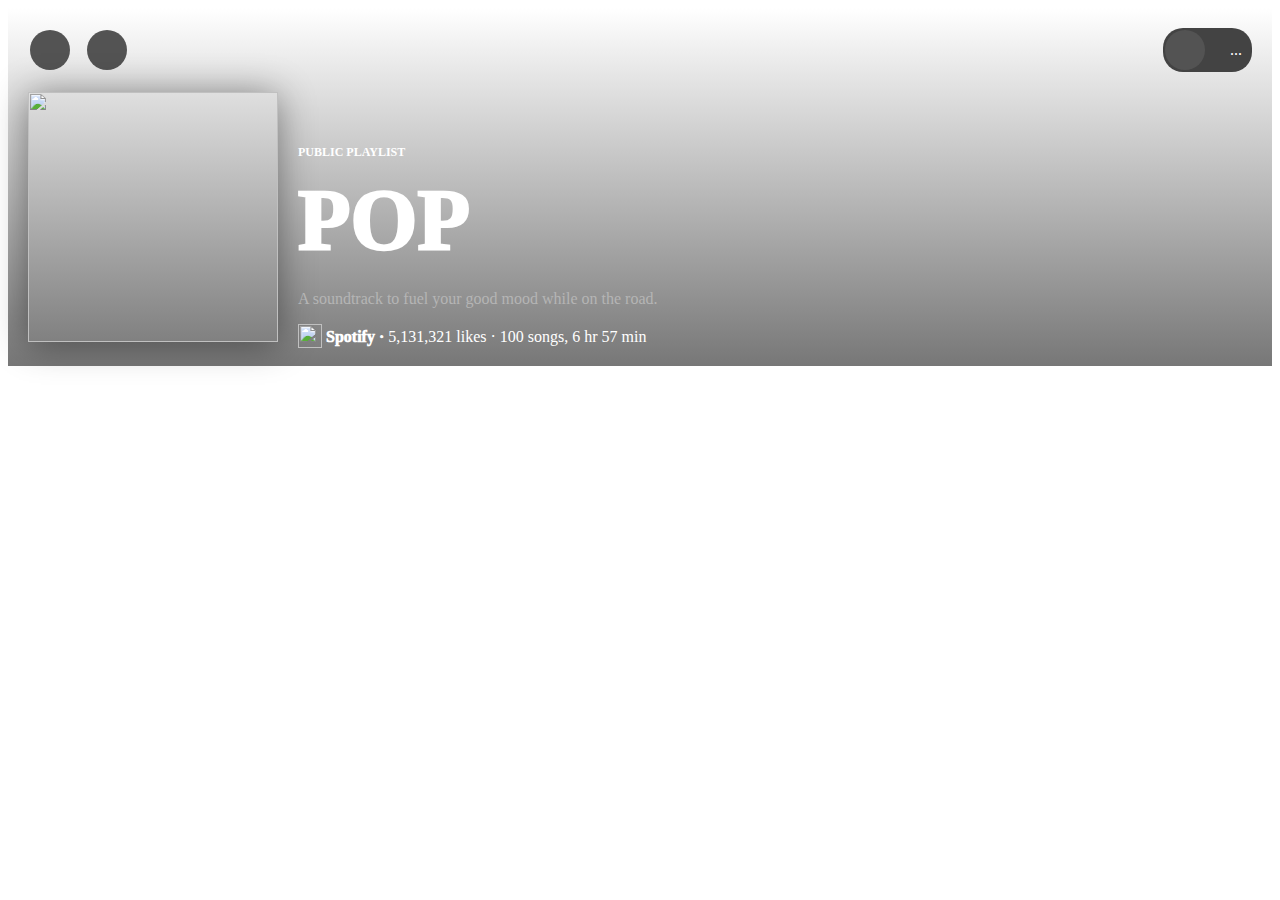
==== index.html @ 72c8b27e "Started Playlist Header" ====
<!DOCTYPE html>
<html>

<head>
    <meta charset="UTF-8">
    <title>Spotify</title>
    <link rel="stylesheet" type="text/css" href="index.css">
    <meta http-equiv="Content-Security-Policy" content="script-src 'self' 'unsafe-inline';" />
</head>

<body>

    <div class="right">
        <div class="playlist-header">
            <div class="playlist-top">
                <div class="playlist-arrows">
                    <div class="arrow-container">
                        <img src="assets/LeftArrow.svg" alt="">
                    </div>
                    <div class="arrow-container">
                        <img src="assets/RightArrow.svg" alt="">
                    </div>
                </div>
                <div class="playlist-top-email">
                    <div class="arrow-container">
                        <img src="assets/Profile.svg" alt="">
                    </div>
                    <span>...</span>

                </div>
            </div>
            <div class="playlist-content">
                <div class="playlist-cover">
                    <img src="Assets/pop char.png" alt="">
                </div>
                <div class="playlist-info">
                    <div class="playlist-public"> PUBLIC PLAYLIST</div>
                    <div class="playlist-title">POP</div>
                    <div class="playlist-description">A soundtrack to fuel your good mood while on the road.</div>
                    <div style="height: 10px;"></div>
                    <div class="playlist-stats">
                        <img src="assets/spotify-logo.png" width="24px" height="24px" alt="">
                        <span> Spotify ·</span>
                        <span>5,131,321 likes · </span>
                        <span>100 songs, </span>
                        <span>6 hr 57 min </span>
                    </div>
---- index.css ----
:root {
    --spotify-green: #1DB954;
    --footer-height: 40px;
}
html, body, * {
    -webkit-app-region: drag;
    -webkit-user-select: none;
    cursor: default;
}

.playlists {
    font-weight: 400 !important;
}

.playlists ul li a span {
    left: 0px;
}



.current-song-cover img {
    position: absolute;
    width: 100%;
    bottom: 40px;
    left: 0;
}


.container {
    display: flex;
    flex-direction: row;
    height: calc(100vh - var(--footer-height)) !important;
}


.right {
    width: 100%;
}


.arrow-container {
    border-radius: 50%;
    width: 40px;
    height: 40px;
    background-color: #434343;
    display: flex;
    justify-content: center;
    align-items: center;
}

.playlist-arrows  {
    display: flex;
    align-items: center;
}

.arrow-container {
    margin-right: 15px !important;
}

.playlist-top {
    display: flex;
    justify-content: space-between;
    align-items: center;
}

.playlist-header {
    padding: 20px;
}

.playlist-top-email {
    display: flex;
    align-items: center;
    background-color: #434343;
    border-radius: 20px;
    color:white;
}

.playlist-header .arrow-container {
    background-color: #535353;
    margin: 2px;
}

.playlist-top-email span {
    padding: 0 10px;
}


.playlist-header {
background: rgb(255,255,255);
background: linear-gradient(180deg, rgba(255,255,255,1) 0%, rgba(119,119,119,1) 100%);
}

.playlist-content {
    display: flex;
    flex-direction: row;
    align-items: flex-end;
    margin-top: 20px;
}

.playlist-cover img {
    width: 250px;
    height: 250px;
    box-shadow: 0px 2px 35px -1px rgba(0,0,0,0.45);
-webkit-box-shadow: 0px 2px 35px -1px rgba(0,0,0,0.45);
-moz-box-shadow: 0px 2px 35px -1px rgba(0,0,0,0.45);
}

.playlist-info {
    color:white;
    padding-left: 20px;
}

.playlist-public {
    font-size: 12px;
    font-weight: 600;
    font-family: "AvenirLTStd-Black";
}

.playlist-title {
    font-size: 86px;
    font-weight: 1000;

    margin-top: 10px;
    font-family: "AvenirLTStd-Black";
}

.playlist-description {
    font-size: 16px;
    font-weight: 400;
    margin-top: 20px;
    color:#B5B5B5;
}

.playlist-stats  img{
    position: relative;
    top: 6px;
}

.playlist-stats span:first-of-type {
    font-weight: 1000;
    font-family: "AvenirLTStd-Black";
}


.playlist-buttons-left, .playlist-buttons-right {
    display: flex;
    align-items: center;
    justify-content: center;
}

.playlist-buttons-resume-pause {
    background-color: var(--spotify-green);
    width: 54px;
    height: 54px;
    border-radius: 50%;
    display: flex;
    justify-content: center;
    align-items: center;
}

.playlist-buttons-like svg path{
    fill: var(--spotify-green) ;
}

.playlist-buttons-like {
    margin-left: 20px;
}
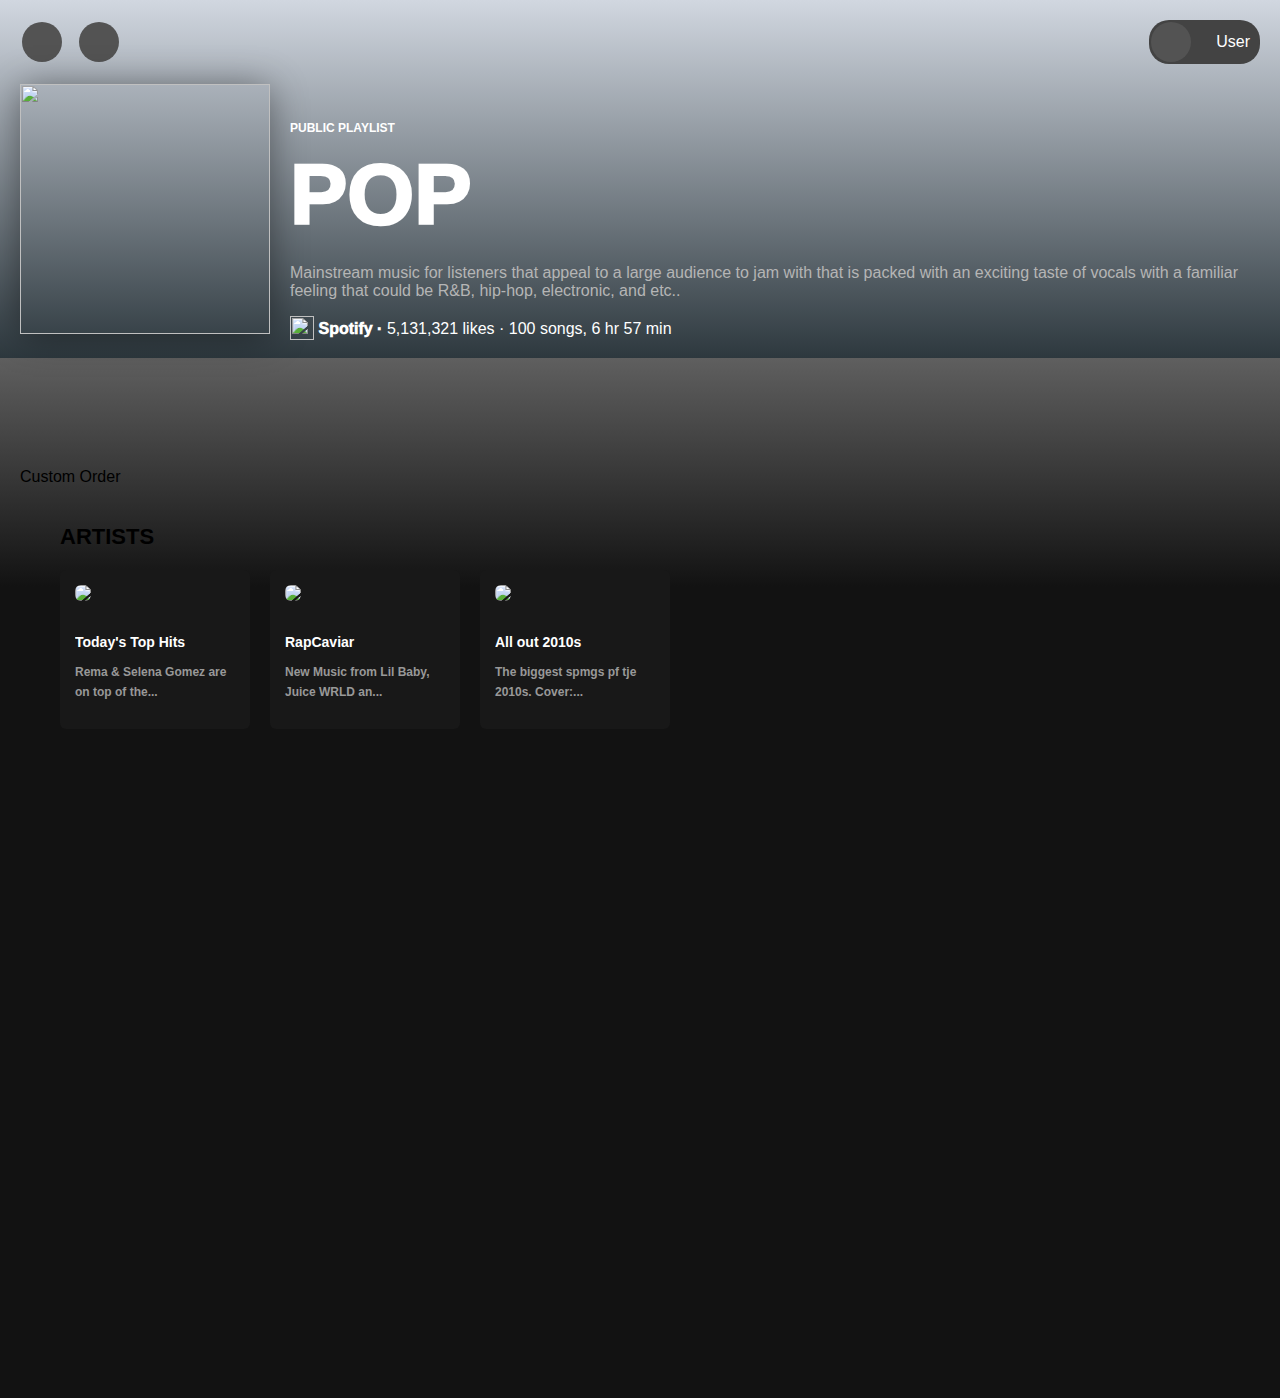
==== commit e1e6dcd8: "adjusted html" ====
--- a/index.html
+++ b/index.html
@@ -3,6 +3,7 @@
 
 <head>
     <meta charset="UTF-8">
+    <link href="https://fonts.cdnfonts.com/css/futura-pt" rel="stylesheet">
     <title>Spotify</title>
     <link rel="stylesheet" type="text/css" href="index.css">
     <meta http-equiv="Content-Security-Policy" content="script-src 'self' 'unsafe-inline';" />
@@ -25,18 +26,22 @@
                     <div class="arrow-container">
                         <img src="assets/Profile.svg" alt="">
                     </div>
-                    <span>...</span>
+                    <span>User</span>
 
                 </div>
             </div>
             <div class="playlist-content">
                 <div class="playlist-cover">
-                    <img src="Assets/pop char.png" alt="">
+                    <img src="Assets/pop.webp" alt="">
                 </div>
                 <div class="playlist-info">
                     <div class="playlist-public"> PUBLIC PLAYLIST</div>
                     <div class="playlist-title">POP</div>
-                    <div class="playlist-description">A soundtrack to fuel your good mood while on the road.</div>
+                    <div class="playlist-description">Mainstream music for listeners that
+                        appeal to a large audience to jam with
+                        that is packed with an exciting taste of 
+                        vocals with a familiar feeling that could
+                        be R&B, hip-hop, electronic, and etc..</div>
                     <div style="height: 10px;"></div>
                     <div class="playlist-stats">
                         <img src="assets/spotify-logo.png" width="24px" height="24px" alt="">
@@ -44,4 +49,69 @@
                         <span>5,131,321 likes · </span>
                         <span>100 songs, </span>
                         <span>6 hr 57 min </span>
-                    </div>+                    </div>
+                </div>
+            </div>
+
+        </div>
+
+ <div class="playlist-songs-container">
+                <div class="playlist-buttons">
+                    <div class="playlist-buttons-left">
+                        <div class="playlist-buttons-resume-pause">
+                            <img src="assets/Pause.svg" alt="">
+                        </div>
+                        <div class="playlist-buttons-like">
+                            <img src="assets/FiiledLike.svg" alt="" class="spotify-color">
+                        </div>
+                        <div class="playlist-buttons-download">
+                            <img src="assets/Download.svg" alt="">
+                        </div>
+                        <div class="playlist-buttons-three-dot">
+                            <img src="assets/ThreeDots.svg" alt="">
+                        </div>
+                    </div>
+                    <div class="playlist-buttons-right">
+                        <div class="playlist-buttons-search">
+                            <img src="assets/Search.svg" alt="">
+                        </div>
+                        <div class="playlist-buttons-order">
+                            Custom Order
+                        </div>
+                    </div>
+                </div>
+
+                <div class="spotify-playlists">
+                    <h2>ARTISTS</h2>
+            
+                    <div class="list">
+                      <div class="item">
+                        <img src="https://i.scdn.co/image/ab67616d0000b2733b5e11ca1b063583df9492db" />
+                        <div class="play">
+                          <span class="fa fa-play"></span>
+                        </div>
+                        <h4>Today's Top Hits</h4>
+                        <p>Rema & Selena Gomez are on top of the...</p>
+                      </div>
+            
+                      <div class="item">
+                        <img src="https://i.scdn.co/image/ab67616d0000b2733b5e11ca1b063583df9492db" />
+                        <div class="play">
+                          <span class="fa fa-play"></span>
+                        </div>
+                        <h4>RapCaviar</h4>
+                        <p>New Music from Lil Baby, Juice WRLD an...</p>
+                      </div>
+            
+                      <div class="item">
+                        <img src="https://i.scdn.co/image/ab67616d0000b2733b5e11ca1b063583df9492db" />
+                        <div class="play">
+                          <span class="fa fa-play"></span>
+                        </div>
+                        <h4>All out 2010s</h4>
+                        <p>The biggest spmgs pf tje 2010s. Cover:...</p>
+                      </div>
+            
+            </div>
+        </div>
+        --- a/index.css
+++ b/index.css
@@ -7,6 +7,21 @@
     -webkit-app-region: drag;
     -webkit-user-select: none;
     cursor: default;
+}
+
+body {
+    box-sizing: border-box;
+    margin: 0;
+    overflow-x: hidden;
+    font-family: 'Futura PT', sans-serif;
+    max-height: 100vh;
+    height: 100vh;
+    overflow-y: hidden;
+
+}
+
+.menu li {
+    padding-left: 0 !important;
 }
 
 .playlists {
@@ -87,8 +102,8 @@
 
 
 .playlist-header {
-background: rgb(255,255,255);
-background: linear-gradient(180deg, rgba(255,255,255,1) 0%, rgba(119,119,119,1) 100%);
+background: #4C495D;
+background: linear-gradient(180deg, #D1D7E0 0%, #2D383E 100%);
 }
 
 .playlist-content {
@@ -114,7 +129,7 @@
 .playlist-public {
     font-size: 12px;
     font-weight: 600;
-    font-family: "AvenirLTStd-Black";
+    font-family: 'Futura PT', sans-serif;
 }
 
 .playlist-title {
@@ -122,7 +137,7 @@
     font-weight: 1000;
 
     margin-top: 10px;
-    font-family: "AvenirLTStd-Black";
+    font-family: 'Futura PT', sans-serif;
 }
 
 .playlist-description {
@@ -139,30 +154,140 @@
 
 .playlist-stats span:first-of-type {
     font-weight: 1000;
-    font-family: "AvenirLTStd-Black";
-}
-
-
-.playlist-buttons-left, .playlist-buttons-right {
-    display: flex;
-    align-items: center;
+    font-family: 'Futura PT', sans-serif;
+}
+
+.playlist-stats  img{
+    position: relative;
+    top: 6px;
+}
+
+.playlist-stats span:first-of-type {
+    font-weight: 1000;
+    font-family: 'Futura PT', sans-serif;
+}
+
+.footer-player  {
+    display: flex;
+    justify-content: space-between;
+    align-items: center;
+    padding: 20px;
+    background-color: #181818;
+    position: absolute;
+    bottom:0;
+    width: 100%;
+    height: var(--footer-height);
+}
+
+.footer-player-left-like svg path {
+    fill: var(--spotify-green);
+}
+.footer-player-left-like {
+    padding-left: 30px;
+}
+
+.footer-player-left {
+    display: flex;
+    align-items: center;
+}
+
+.footer-player-middle {
+    width: 100%;
+    display: flex;
     justify-content: center;
-}
-
-.playlist-buttons-resume-pause {
-    background-color: var(--spotify-green);
-    width: 54px;
-    height: 54px;
-    border-radius: 50%;
+    flex-direction: column;
+}
+
+.footer-player-middle-buttons img  {
+    width: 15px;
+    padding: 15px;
+}
+
+.footer-player-middle-buttons, .footer-player-middle-slider {
     display: flex;
     justify-content: center;
-    align-items: center;
-}
-
-.playlist-buttons-like svg path{
-    fill: var(--spotify-green) ;
-}
-
-.playlist-buttons-like {
-    margin-left: 20px;
-}+}
+
+.playlist-songs-container {
+    height: 1000px;
+    padding: 20px;
+    background: rgb(95,95,95);
+    background: linear-gradient(180deg, rgba(95,95,95,1) 0%, rgba(18,18,18,1) 22%, rgba(18,18,18,1) 100%);
+}
+
+
+.spotify-playlists {
+    padding: 20px 40px;
+
+
+  }
+  .spotify-playlists h2 {
+    color: #000000;
+    font-size: 22px;
+    margin-bottom: 20px;
+  }
+  .spotify-playlists .list {
+    display: flex;
+    gap: 20px;
+    overflow: hidden;
+  }
+  .spotify-playlists .list .item {
+    min-width: 140px;
+    width: 160px;
+    padding: 15px;
+    background-color: #181818;
+    border-radius: 6px;
+    cursor: pointer;
+    transition: all ease 0.4s;
+  }
+  .spotify-playlists .list .item:hover {
+    background-color: #252525;
+  }
+  .spotify-playlists .list .item img {
+    width: 100%;
+    border-radius: 6px;
+    margin-bottom: 10px;
+  }
+  .spotify-playlists .list .item .play {
+    position: relative;
+  }
+  .spotify-playlists .list .item .play .fa {
+    position: absolute;
+    right: 10px;
+    top: -60px;
+    padding: 18px;
+    background-color: #1db954;
+    border-radius: 100%;
+    opacity: 0;
+    transition: all ease 0.4s;
+  }
+  .spotify-playlists .list .item:hover .play .fa {
+    opacity: 1;
+    transform: translateY(-20px);
+  }
+  .spotify-playlists .list .item h4 {
+    color: #ffffff;
+    font-size: 14px;
+    margin-bottom: 10px;
+    white-space: nowrap;
+    overflow: hidden;
+    text-overflow: ellipsis;
+  }
+  .spotify-playlists .list .item p {
+    color: #989898;
+    font-size: 12px;
+    line-height: 20px;
+    font-weight: 600;
+  }
+  .spotify-playlists hr {
+    margin: 70px 0px 0px;
+    border-color: #636363;
+  }
+  
+  .playlist-songs-container {
+    height: 1000px;
+    padding: 20px;
+    background: rgb(95,95,95);
+    background: linear-gradient(180deg, rgba(95,95,95,1) 0%, rgba(18,18,18,1) 22%, rgba(18,18,18,1) 100%);
+}
+
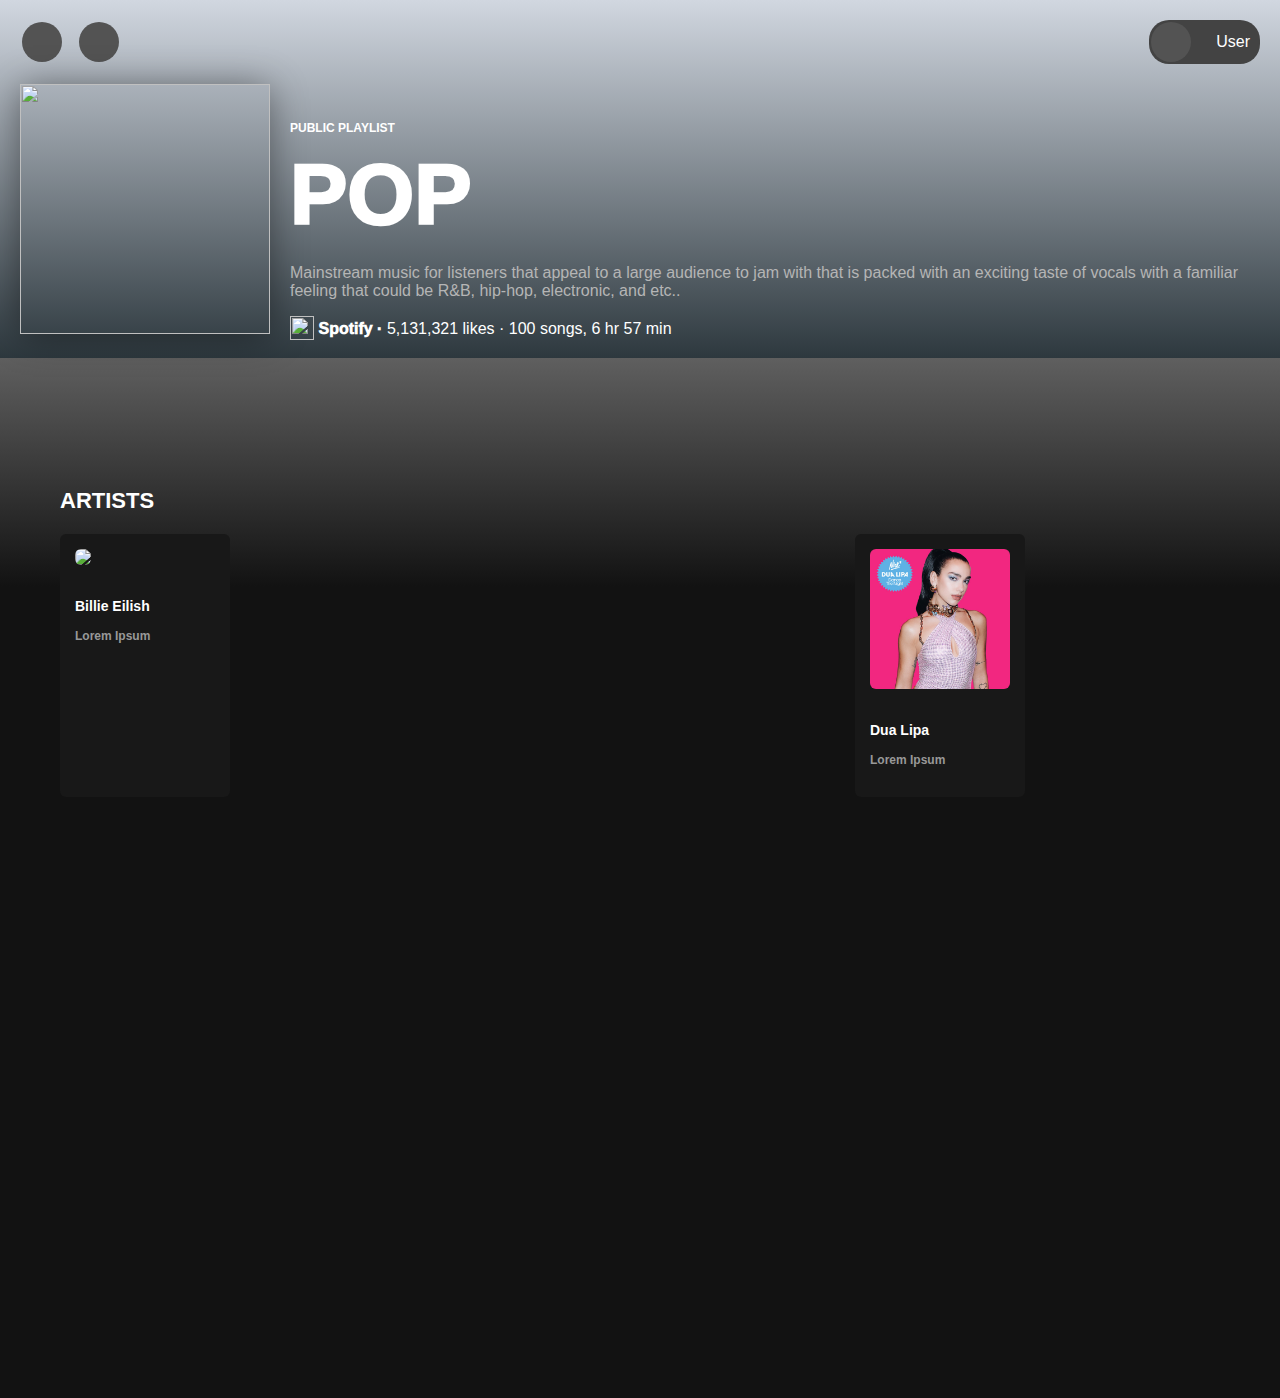
==== commit 6accb636: "Merge pull request #6 from elimarayag/FERNANDEZ" ====
--- a/index.html
+++ b/index.html
@@ -75,9 +75,7 @@
                         <div class="playlist-buttons-search">
                             <img src="assets/Search.svg" alt="">
                         </div>
-                        <div class="playlist-buttons-order">
-                            Custom Order
-                        </div>
+                        
                     </div>
                 </div>
 
@@ -86,30 +84,30 @@
             
                     <div class="list">
                       <div class="item">
-                        <img src="https://i.scdn.co/image/ab67616d0000b2733b5e11ca1b063583df9492db" />
+                        <img src="/assets/billie-eilish.jpg" />
                         <div class="play">
                           <span class="fa fa-play"></span>
                         </div>
-                        <h4>Today's Top Hits</h4>
-                        <p>Rema & Selena Gomez are on top of the...</p>
+                        <h4>Billie Eilish</h4>
+                        <p>Lorem Ipsum</p>
                       </div>
             
                       <div class="item">
-                        <img src="https://i.scdn.co/image/ab67616d0000b2733b5e11ca1b063583df9492db" />
+                        <img src="/assets/Dua Dance The Night.jpg" />
                         <div class="play">
                           <span class="fa fa-play"></span>
                         </div>
-                        <h4>RapCaviar</h4>
-                        <p>New Music from Lil Baby, Juice WRLD an...</p>
+                        <h4>Dua Lipa</h4>
+                        <p>Lorem Ipsum</p>
                       </div>
             
                       <div class="item">
-                        <img src="https://i.scdn.co/image/ab67616d0000b2733b5e11ca1b063583df9492db" />
+                        <img src="/assets/1989 TV.jpg" />
                         <div class="play">
                           <span class="fa fa-play"></span>
                         </div>
-                        <h4>All out 2010s</h4>
-                        <p>The biggest spmgs pf tje 2010s. Cover:...</p>
+                        <h4>Taylor Swift</h4>
+                        <p>Lorem ipsum</p>
                       </div>
             
             </div>
--- a/index.css
+++ b/index.css
@@ -209,12 +209,34 @@
 }
 
 .playlist-songs-container {
-    height: 1000px;
+    height: 800px;
     padding: 20px;
     background: rgb(95,95,95);
     background: linear-gradient(180deg, rgba(95,95,95,1) 0%, rgba(18,18,18,1) 22%, rgba(18,18,18,1) 100%);
 }
 
+.playlist-buttons-download, .playlist-buttons-three-dot {
+    margin-left: 20px;
+}
+
+.playlist-buttons-download svg path, .playlist-buttons-three-dot svg path, .playlist-buttons-search svg path {
+    fill: #CACACA;
+}
+
+.playlist-buttons {
+    display: flex;
+    justify-content: space-between;
+}
+
+.playlist-buttons-order {
+    color:#CACACA;
+}
+
+.playlist-buttons-order {
+    padding-left: 20px;
+}
+
+
 
 .spotify-playlists {
     padding: 20px 40px;
@@ -222,13 +244,13 @@
 
   }
   .spotify-playlists h2 {
-    color: #000000;
+    color: #ffffff;
     font-size: 22px;
     margin-bottom: 20px;
   }
   .spotify-playlists .list {
     display: flex;
-    gap: 20px;
+    gap: 625px;
     overflow: hidden;
   }
   .spotify-playlists .list .item {
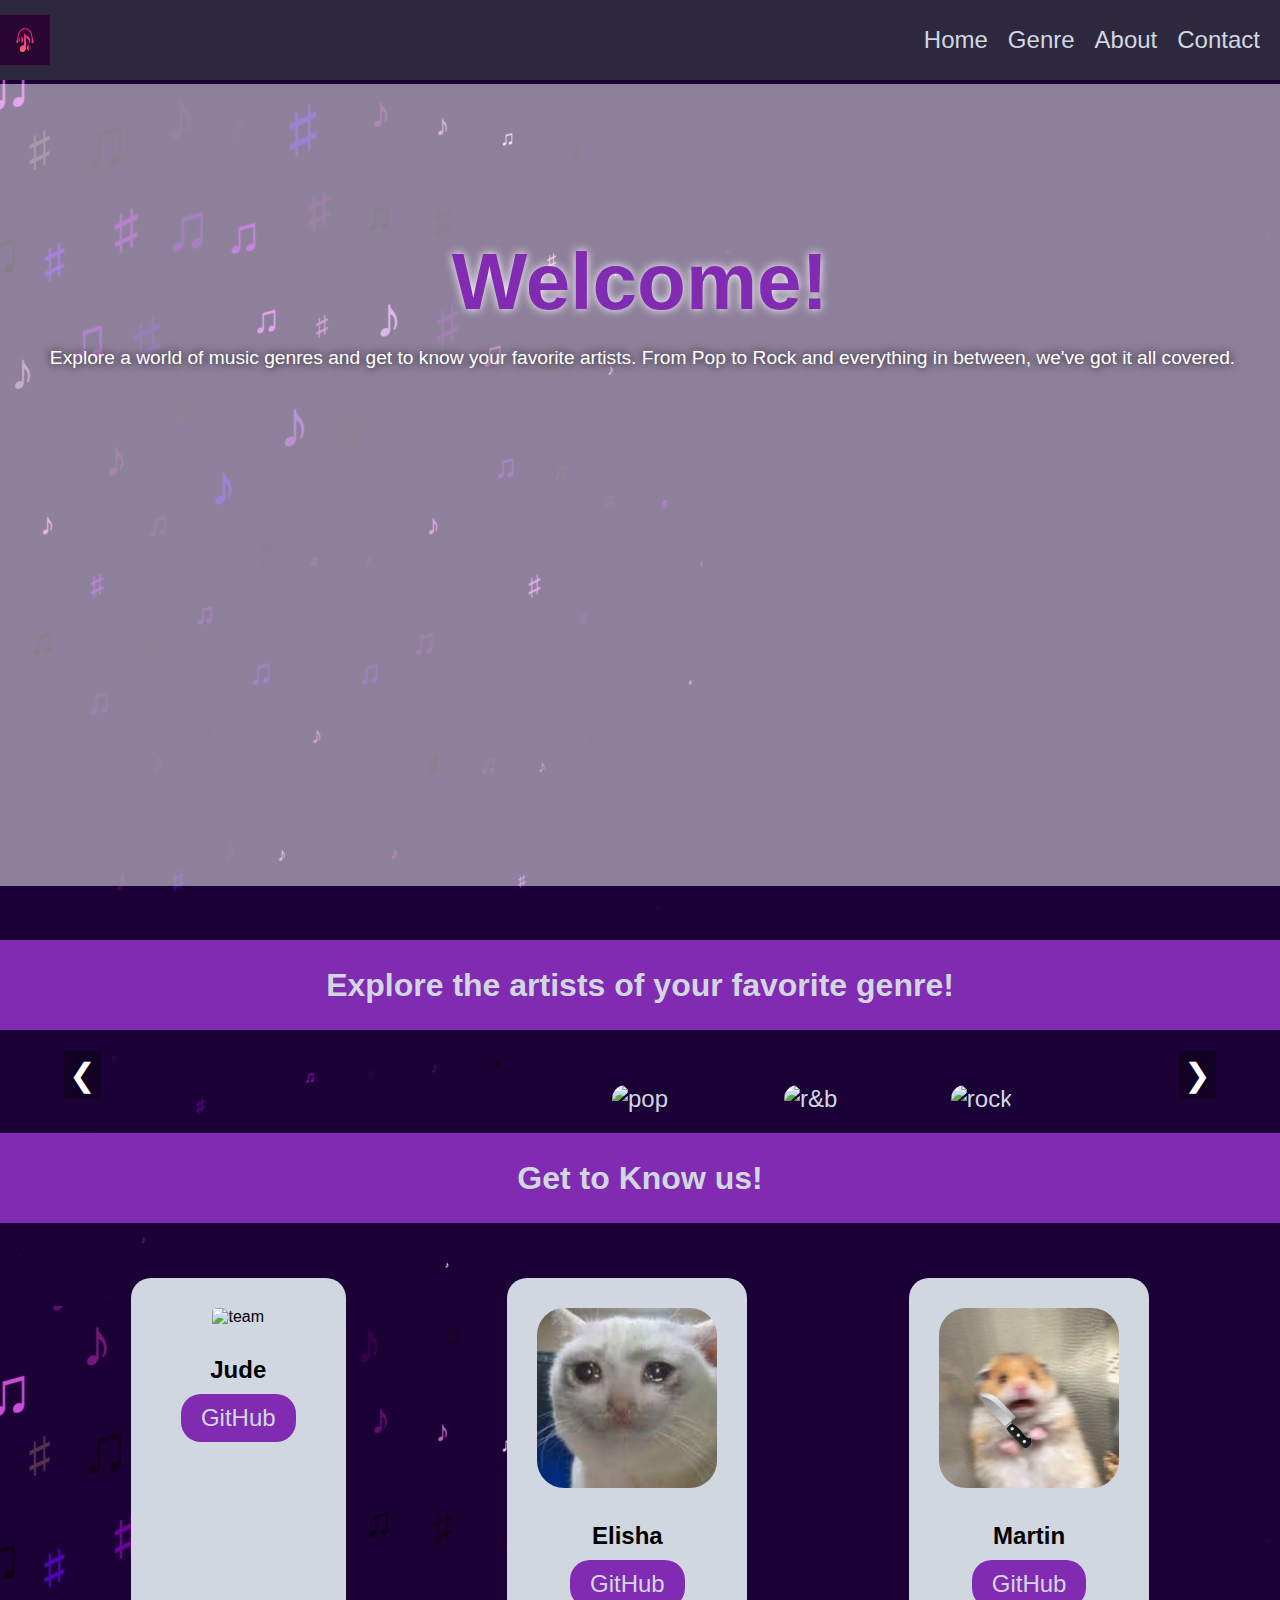
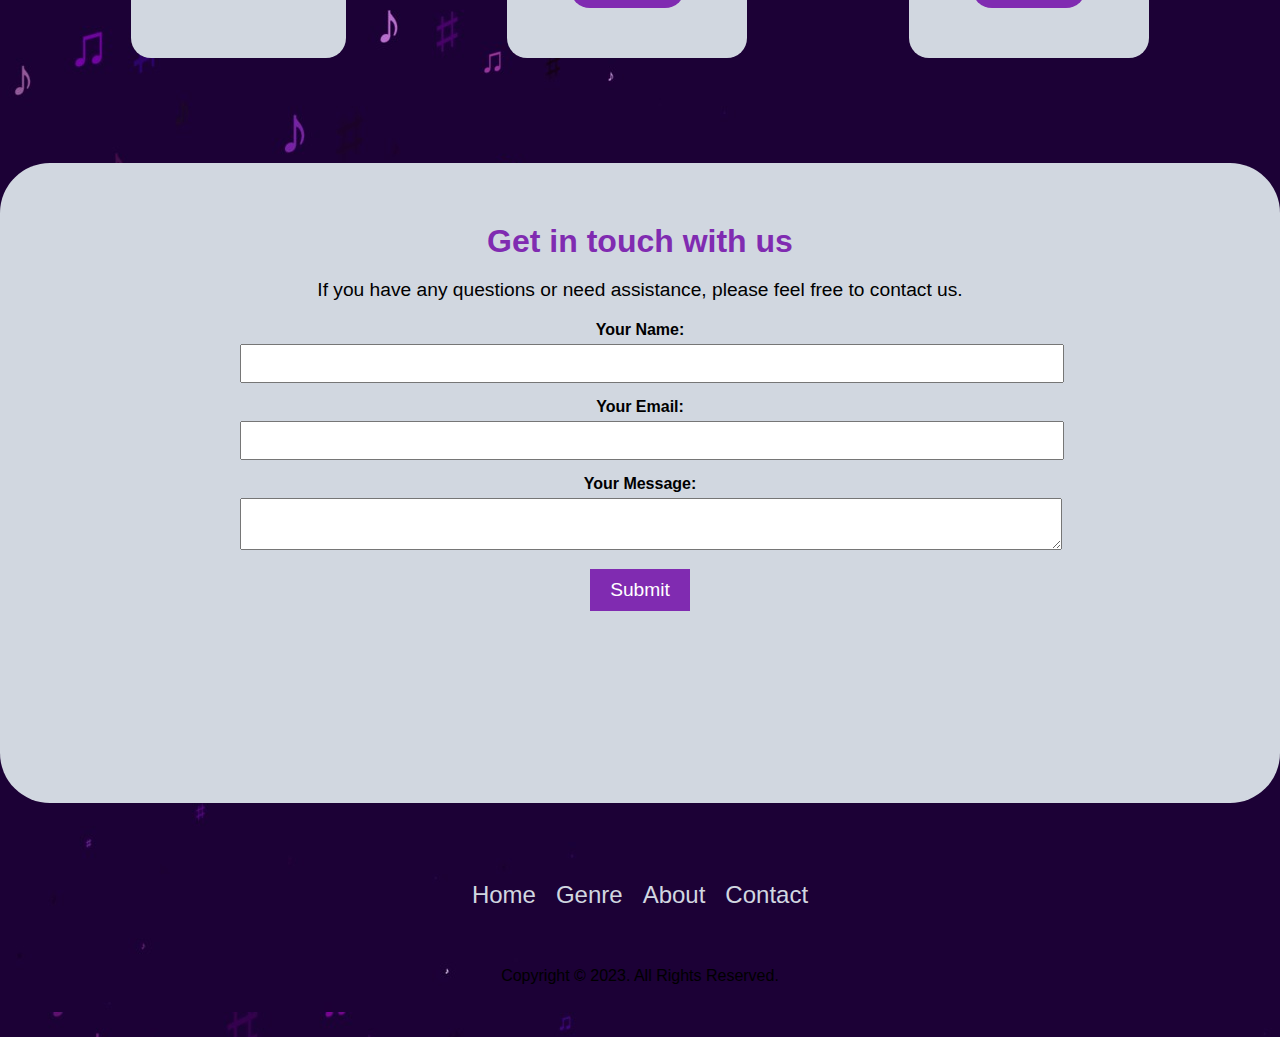
==== commit cecb04f2: "Merge branch 'main' of https://github.com/elimarayag/ACTIVITY_2_BSIS3A" ====
--- a/index.html
+++ b/index.html
@@ -1,115 +1,193 @@
 <!DOCTYPE html>
 <html>
-
-<head>
-    <meta charset="UTF-8">
-    <link href="https://fonts.cdnfonts.com/css/futura-pt" rel="stylesheet">
-    <title>Spotify</title>
-    <link rel="stylesheet" type="text/css" href="index.css">
-    <meta http-equiv="Content-Security-Policy" content="script-src 'self' 'unsafe-inline';" />
-</head>
-
-<body>
-
-    <div class="right">
-        <div class="playlist-header">
-            <div class="playlist-top">
-                <div class="playlist-arrows">
-                    <div class="arrow-container">
-                        <img src="assets/LeftArrow.svg" alt="">
-                    </div>
-                    <div class="arrow-container">
-                        <img src="assets/RightArrow.svg" alt="">
-                    </div>
-                </div>
-                <div class="playlist-top-email">
-                    <div class="arrow-container">
-                        <img src="assets/Profile.svg" alt="">
-                    </div>
-                    <span>User</span>
-
-                </div>
+  <head>
+    <meta charset="UTF-8" />
+    <meta name="viewport" content="width=device-width, initial-scale=1" />
+    <title>Music Website</title>
+    <link rel="stylesheet" href="style.css" />
+    <link rel="stylesheet" href="mediaqueries.css" />
+    <link href="https://fonts.cdnfonts.com/css/futura-pt" rel="stylesheet" />
+  </head>
+  <body>
+    <nav id="desktop-nav">
+      <div class="logo"><img src="./assets/kemelogo.png" alt="logo" /></div>
+      <ul class="nav-links">
+        <li><a href="#home-section">Home</a></li>
+        <li><a href="#genre">Genre</a></li>
+        <li><a href="#about-content">About</a></li>
+        <li><a href="#contact">Contact</a></li>
+      </ul>
+    </nav>
+    <nav id="hamburger-nav">
+      <div class="logo"><img src="./assets/kemelogo.png" alt="logo" /></div>
+      <div class="hamburger-menu">
+        <div class="hamburger-icon" onclick="toggleMenu()">
+          <span></span>
+          <span></span>
+          <span></span>
+        </div>
+        <ul class="menu-links">
+          <li><a href="#home-section" onclick="toggleMenu()">Home</a></li>
+          <li><a href="#genre" onclick="toggleMenu()">Genre</a></li>
+          <li><a href="#about-content" onclick="toggleMenu()">About</a></li>
+          <li><a href="#contact" onclick="toggleMenu()">contact</a></li>
+        </ul>
+      </div>
+    </nav>
+    <section id="home-section">
+      <div class="home-content">
+        <div class="description">
+          <h1>Welcome!</h1>
+          <p>
+            Explore a world of music genres and get to know your favorite
+            artists. From Pop to Rock and everything in between, we've got it
+            all covered.
+          </p>
+        </div>
+      </div>
+    </section>
+    <section id="title">
+      <div class="genre-title-container">
+        <h1 class="genre-title animated-text">
+          Explore the artists of your favorite genre!
+        </h1>
+      </div>
+    </section>
+    <section id="genre">
+      <div class="genre-container">
+        <button class="arrow prev" onclick="prevSlide()">&#10094;</button>
+        <div class="genre-slides">
+          <div class="genre-slide">
+            <a href="pop.html">
+              <img src="./assets/pop.png" alt="pop" />
+            </a>
+            <div class="genre-description">
+              Pop Music <br />
+              A genre of popular music that originated in the West during the
+              1950s and 1960s. Pop music is eclectic, often borrowing elements
+              from urban, dance, rock, Latin, country, and other styles. Songs
+              are typically short to medium-length with repeated choruses,
+              melodic tunes, and hooks.
+              <p>Click to see the top 3 artist of Pop!</p>
             </div>
-            <div class="playlist-content">
-                <div class="playlist-cover">
-                    <img src="Assets/pop.webp" alt="">
-                </div>
-                <div class="playlist-info">
-                    <div class="playlist-public"> PUBLIC PLAYLIST</div>
-                    <div class="playlist-title">POP</div>
-                    <div class="playlist-description">Mainstream music for listeners that
-                        appeal to a large audience to jam with
-                        that is packed with an exciting taste of 
-                        vocals with a familiar feeling that could
-                        be R&B, hip-hop, electronic, and etc..</div>
-                    <div style="height: 10px;"></div>
-                    <div class="playlist-stats">
-                        <img src="assets/spotify-logo.png" width="24px" height="24px" alt="">
-                        <span> Spotify ·</span>
-                        <span>5,131,321 likes · </span>
-                        <span>100 songs, </span>
-                        <span>6 hr 57 min </span>
-                    </div>
-                </div>
+          </div>
+          <div class="genre-slide">
+            <a href="rnb.html">
+              <img src="./assets/rnb.png" alt="r&b" />
+            </a>
+            <div class="genre-description">
+              R&B <br />
+              Rhythm and blues, commonly known as R&B, is a musical genre
+              developed by Black Americans in the 1940s that has been
+              continuously refined through the present day. Contemporary R&B is
+              often driven by keyboards, synthesizers, strong bass lines, and
+              looped drum beats.
+              <p>Click to see the top 3 artist of RnB!</p>
             </div>
-
+          </div>
+          <div class="genre-slide">
+            <a href="rock.html">
+              <img src="./assets/rock.png" alt="rock" />
+            </a>
+            <div class="genre-description">
+              Rock <br />
+              A genre of popular music that originated as "rock and roll" in the
+              United States in the 1950s and developed into a range of different
+              styles in the 1960s and later. Compared to pop music, rock places
+              a higher degree of emphasis on musicianship, live performance, and
+              an ideology of authenticity.
+              <p>Click to see the top 3 artist of Rock!</p>
+            </div>
+          </div>
         </div>
-
- <div class="playlist-songs-container">
-                <div class="playlist-buttons">
-                    <div class="playlist-buttons-left">
-                        <div class="playlist-buttons-resume-pause">
-                            <img src="assets/Pause.svg" alt="">
-                        </div>
-                        <div class="playlist-buttons-like">
-                            <img src="assets/FiiledLike.svg" alt="" class="spotify-color">
-                        </div>
-                        <div class="playlist-buttons-download">
-                            <img src="assets/Download.svg" alt="">
-                        </div>
-                        <div class="playlist-buttons-three-dot">
-                            <img src="assets/ThreeDots.svg" alt="">
-                        </div>
-                    </div>
-                    <div class="playlist-buttons-right">
-                        <div class="playlist-buttons-search">
-                            <img src="assets/Search.svg" alt="">
-                        </div>
-                        
-                    </div>
-                </div>
-
-                <div class="spotify-playlists">
-                    <h2>ARTISTS</h2>
-            
-                    <div class="list">
-                      <div class="item">
-                        <img src="/assets/billie-eilish.jpg" />
-                        <div class="play">
-                          <span class="fa fa-play"></span>
-                        </div>
-                        <h4>Billie Eilish</h4>
-                        <p>Lorem Ipsum</p>
-                      </div>
-            
-                      <div class="item">
-                        <img src="/assets/Dua Dance The Night.jpg" />
-                        <div class="play">
-                          <span class="fa fa-play"></span>
-                        </div>
-                        <h4>Dua Lipa</h4>
-                        <p>Lorem Ipsum</p>
-                      </div>
-            
-                      <div class="item">
-                        <img src="/assets/1989 TV.jpg" />
-                        <div class="play">
-                          <span class="fa fa-play"></span>
-                        </div>
-                        <h4>Taylor Swift</h4>
-                        <p>Lorem ipsum</p>
-                      </div>
-            
-            </div>
+        <button class="arrow next" onclick="nextSlide()">&#10095;</button>
+      </div>
+    </section>
+    <section id="about-title">
+      <div class="genre-title-container">
+        <h1 class="genre-title animated-text">Get to Know us!</h1>
+      </div>
+    </section>
+    <section id="about-content">
+      <div class="team-member">
+        <div class="member-photo">
+          <img src="./assets/keme.jpg" alt="team" />
         </div>
-        +        <div class="member-info">
+          <h2>Jude</h2>
+          <a
+            class="github-button"
+            href="https://github.com/JudeBanar"
+            target="_blank"
+            >GitHub</a
+          >
+        </div>
+      </div>
+      <div class="team-member">
+        <div class="member-photo">
+          <img src="./assets/sample1.jpg" alt="team" />
+        </div>
+        <div class="member-info">
+          <h2>Elisha</h2>
+          <a
+            class="github-button"
+            href="https://github.com/elimarayag"
+            target="_blank"
+            >GitHub</a
+          >
+        </div>
+      </div>
+      <div class="team-member">
+        <div class="member-photo">
+          <img src="./assets/sample2.jpg" alt="team" />
+        </div>
+        <div class="member-info">
+          <h2>Martin</h2>
+          <a
+            class="github-button"
+            href="https://github.com/raffyroad"
+            target="_blank"
+            >GitHub</a
+          >
+        </div>
+      </div>
+    </section>
+    <section id="contact">
+      <div class="contact-container">
+        <h2>Get in touch with us</h2>
+        <p>
+          If you have any questions or need assistance, please feel free to
+          contact us.
+        </p>
+        <form action="#" method="post">
+          <div class="form-group">
+            <label for="name">Your Name:</label>
+            <input type="text" id="name" name="name" required />
+          </div>
+          <div class="form-group">
+            <label for="email">Your Email:</label>
+            <input type="email" id="email" name="email" required />
+          </div>
+          <div class="form-group">
+            <label for="message">Your Message:</label>
+            <textarea id="message" name="message" required></textarea>
+          </div>
+          <button type="submit" id="submit-button">Submit</button>
+        </form>
+        <div class="thank-you-message" id="thank-you-message">Thank you!</div>
+      </div>
+    </section>
+    <footer>
+      <nav class="footer-nav">
+        <ul class="nav-links">
+          <li><a href="#home-section" onclick="toggleMenu()">Home</a></li>
+          <li><a href="#genre" onclick="toggleMenu()">Genre</a></li>
+          <li><a href="#about-content" onclick="toggleMenu()">About</a></li>
+          <li><a href="#contact" onclick="toggleMenu()">Contact</a></li>
+        </ul>
+      </nav>
+      <p>Copyright &#169; 2023. All Rights Reserved.</p>
+    </footer>
+    <script src="script.js"></script>
+  </body>
+</html>
--- a/style.css
+++ b/style.css
@@ -0,0 +1,1043 @@
+/* style.css */
+body {
+  background-image: url("./assets/body.jpg");
+  text-align: center;
+  margin: 0;
+  padding: 0;
+  font-family: "Futura PT", sans-serif;
+  animation: backgroundSlide 20s linear infinite;
+}
+
+@keyframes backgroundSlide {
+  0% {
+    background-position: 0% 0%;
+  }
+  100% {
+    background-position: 100% 0%;
+  }
+}
+
+html {
+  scroll-behavior: smooth;
+}
+
+/* desktop-nav */
+#desktop-nav {
+  background-color: rgb(45, 40, 62);
+  position: fixed;
+  top: 0;
+  width: 100%;
+  z-index: 100;
+}
+
+nav {
+  display: flex;
+  justify-content: space-between;
+  align-items: center;
+  height: 80px;
+  padding: 40 20px;
+}
+
+.nav-links {
+  list-style: none;
+  display: flex;
+}
+
+.nav-links li {
+  margin-right: 20px;
+}
+
+a {
+  color: rgb(209, 215, 224);
+  font-size: 1.5rem;
+  text-decoration: none;
+}
+
+a:hover {
+  text-shadow: 0px 0px 10px rgb(255, 255, 255);
+  text-decoration: none;
+  text-decoration-color: white;
+  transition: all 300ms ease-in-out;
+}
+
+a:hover {
+  color: white;
+  text-decoration: underline;
+  text-underline-offset: 1rem;
+  text-decoration-color: white;
+}
+
+.logo img {
+  width: 50px;
+  height: 50px;
+  cursor: pointer;
+}
+
+.logo {
+  height: 50px;
+  width: 50px;
+}
+
+.logo:hover {
+  cursor: default;
+}
+
+/* Hamburger Menu */
+
+#hamburger-nav {
+  display: none;
+}
+
+.hamburger-menu {
+  position: relative;
+  display: inline-block;
+}
+
+.hamburger-icon {
+  display: flex;
+  flex-direction: column;
+  justify-content: space-between;
+  height: 24px;
+  width: 30px;
+  cursor: pointer;
+  margin-right: 10px;
+}
+
+.hamburger-icon span {
+  width: 100%;
+  height: 2px;
+  background-color: rgb(128, 43, 177);
+  transition: all 0.3 ease-in-out;
+}
+
+.menu-links {
+  position: absolute;
+  top: 100%;
+  right: 0;
+  width: fit-content;
+  max-height: 0;
+  overflow: hidden;
+  transition: all 0.3 ease-in-out;
+}
+
+.menu-links a {
+  display: block;
+  padding: 10px;
+  text-align: center;
+  font-size: 1.5rem;
+  color: rgb(128, 43, 177);
+  text-decoration: none;
+  transition: all 0.3 ease-in-out;
+}
+
+.menu-links li {
+  list-style: none;
+}
+
+.menu-links.open {
+  max-height: 300px;
+}
+
+.hamburger-icon.open span:first-child {
+  transform: rotate(45deg) translate(10px, 5px);
+}
+
+.hamburger-icon.open span:nth-child(2) {
+  opacity: 0;
+}
+
+.hamburger-icon.open span:last-child {
+  transform: rotate(-45deg) translate(10px, -5px);
+}
+
+.hamburger-icon span:first-child {
+  transform: none;
+}
+
+.hamburger-icon span:first-child {
+  opacity: 1;
+}
+
+.hamburger-icon span:first-child {
+  transform: none;
+}
+
+/*home section*/
+#home-section {
+  padding: 80px 0;
+  display: flex;
+  justify-content: center;
+  align-items: center;
+  padding-bottom: 0px;
+  margin: 0;
+  background-image: url(./assets/home.jpg);
+  background-position: 0%;
+  background-size: cover;
+  background-repeat: no-repeat;
+  width: 100%;
+  height: 90vh;
+}
+
+.home-content {
+  display: flex;
+  flex-direction: row;
+  width: 100%;
+  height: 94%;
+  padding: 20px;
+  background: rgba(255, 255, 255, 0.5);
+  flex-direction: row-reverse; /* Reverses the order of the items */
+}
+
+.photo {
+  flex: 1;
+  padding: 20px;
+  order: 2;
+  display: flex;
+  height: 300px;
+  width: 300 px;
+  margin: auto 0;
+}
+
+.home-photo {
+  border-radius: 20px;
+}
+
+.description {
+  flex: 1;
+  padding: 20px;
+  order: 1;
+  text-align: center;
+  margin-top: 7rem;
+}
+
+.description h1 {
+  font-size: 5rem;
+  margin: 0;
+  color: rgb(128, 43, 177);
+  text-shadow: 0px 0px 10px rgb(255, 255, 255);
+}
+
+.description p {
+  padding-left: 5px;
+  font-size: 1.2rem;
+  color: white;
+  text-shadow: 0px 0px 10px black;
+}
+
+/* section genre */
+#title {
+  background-color: #802bb1;
+  text-align: center;
+  height: 10vh;
+  display: flex;
+  justify-content: center;
+  align-items: center;
+  margin-top: 50px;
+}
+
+.genre-title-container {
+  color: rgb(209, 215, 224);
+  position: relative;
+  overflow: hidden;
+}
+
+.genre-title {
+  display: inline-block;
+  animation: slideLeft 10s linear infinite;
+  white-space: nowrap;
+}
+
+@keyframes slideLeft {
+  0% {
+    transform: translateX(100%);
+  }
+  100% {
+    transform: translateX(-100%);
+  }
+}
+
+#genre {
+  padding-top: 30px;
+  margin: 20px auto;
+  overflow: hidden;
+  position: relative;
+}
+
+.genre-container {
+  display: flex;
+  align-items: center;
+  flex-direction: column;
+}
+
+.genre-slides {
+  display: flex;
+}
+
+.genre-slide {
+  flex: 0 0 100%;
+  max-width: 100%;
+  position: relative;
+}
+
+.genre-slide img {
+  width: 90%;
+  height: 80%;
+  margin-top: 5px;
+  border-radius: 20px;
+}
+
+.genre-slide .genre-description {
+  display: none;
+  position: absolute;
+  top: 50%;
+  left: 50%;
+  transform: translate(-50%, -50%);
+  color: #d1d7e0;
+  background: rgba(0, 0, 0, 0.7);
+  padding: 5px;
+  font-size: 2rem;
+  z-index: 2;
+  transition: opacity 0.3s;
+}
+
+.genre-slide:hover .genre-description {
+  display: block;
+}
+
+.arrow {
+  cursor: pointer;
+  position: absolute;
+  top: 40%;
+  transform: translateY(-50%);
+  font-size: 2rem;
+  background: rgba(0, 0, 0, 0.3);
+  color: white;
+  padding: 5px 5px;
+  border: none;
+  z-index: 1;
+}
+
+.prev {
+  left: 0;
+}
+
+.next {
+  right: 0;
+}
+
+/*about section */
+#about-title {
+  background-color: #802bb1;
+  text-align: center;
+  height: 10vh;
+  display: flex;
+  justify-content: center;
+  align-items: center;
+  margin-bottom: 0px;
+}
+
+#about-content {
+  display: flex;
+  justify-content: space-around;
+  padding: 20px;
+  margin-top: 0px;
+}
+.about-image img {
+  max-width: 100%;
+  height: auto;
+  display: flex;
+  justify-content: space-around;
+  padding: 20px;
+}
+
+.section-title {
+  text-align: center;
+  margin: 0 auto;
+  display: table;
+}
+
+.team-member {
+  display: flex;
+  flex-direction: column;
+  align-items: center;
+  border-radius: 20px;
+  padding: 30px;
+  background-color: rgb(209, 215, 224);
+  margin: 5px;
+}
+
+.member-photo img {
+  border-radius: 15%;
+  width: 180px;
+  height: 180px;
+  object-fit: cover;
+  margin: 0 auto 10px;
+}
+
+.member-info {
+  padding: 20px;
+  text-align: center;
+}
+
+h2 {
+  font-size: 1.5rem;
+  margin: 0;
+}
+
+.github-button {
+  display: inline-block;
+  padding: 10px 20px;
+  background-color: rgb(128, 43, 177);
+  color: #d1d7e0;
+  text-decoration: none;
+  border-radius: 20px;
+  margin-top: 10px;
+}
+
+.github-button:hover {
+  background-color: #9553b6;
+}
+
+/*contact section*/
+
+#contact {
+  background-color: #d1d7e0;
+  text-align: center;
+  padding: 50px 0;
+  border-radius: 50px;
+  height: 60vh;
+  margin-top: 50px;
+}
+
+.contact-container {
+  max-width: 800px;
+  margin: 0 auto;
+  padding: 10px;
+}
+
+.contact-container h2 {
+  font-size: 2rem;
+  color: rgb(128, 43, 177);
+}
+
+.contact-container p {
+  font-size: 1.2rem;
+  margin-bottom: 20px;
+}
+
+.form-group {
+  margin: 10px 0;
+}
+
+label {
+  font-weight: bold;
+}
+
+input[type="text"],
+input[type="email"],
+textarea {
+  width: 100%;
+  padding: 10px;
+  margin: 5px 0;
+}
+
+button {
+  background-color: rgb(128, 43, 177);
+  color: white;
+  border: none;
+  padding: 10px 20px;
+  font-size: 1.2rem;
+  cursor: pointer;
+  transition: background-color 0.3s;
+}
+
+button:hover {
+  background-color: #9553b6;
+}
+
+.thank-you-message {
+  display: none;
+  text-align: center;
+  font-size: 24px;
+  color: #636363;
+  margin-top: 20px;
+}
+
+/* Footer Section */
+
+footer {
+  display: flex;
+  flex-direction: column;
+  justify-content: center;
+  align-items: center;
+  height: 26vh;
+  margin: 0 1rem;
+}
+
+.footer-nav {
+  text-align: center;
+  margin: 1rem 0;
+}
+
+.footer-nav ul {
+  list-style: none;
+  padding: 0;
+}
+
+.footer-nav li {
+  display: inline;
+  margin: 0 10px;
+}
+
+.footer-nav a {
+  text-decoration: none;
+  color: rgb(209, 215, 224);
+  font-size: 1.5rem;
+  transition: color 0.3s;
+}
+
+.footer-nav a:hover {
+  color: white;
+}
+
+/*Pop HTML*/
+
+.menu li {
+  padding-left: 0 !important;
+}
+
+.playlists {
+  font-weight: 400 !important;
+}
+
+.playlists ul li a span {
+  left: 0px;
+}
+
+.current-song-cover img {
+  position: absolute;
+  width: 100%;
+  bottom: 40px;
+  left: 0;
+}
+
+.container {
+  display: flex;
+  flex-direction: row;
+  height: calc(100vh - var(--footer-height)) !important;
+}
+
+.pop-header {
+  width: 100%;
+  background-image: url("/assets/pop.png");
+  font-family: "Futura PT";
+  text-shadow: 0px 0px 10px black;
+}
+
+.rock-header {
+  width: 100%;
+  background-image: url("/assets/rock.png");
+  font-family: "Futura PT";
+  text-shadow: 0px 0px 10px black;
+}
+
+.rnb-header {
+  width: 100%;
+  background-image: url("/assets/rnb.png");
+  font-family: "Futura PT";
+  text-shadow: 0px 0px 10px black;
+}
+
+.arrow-container {
+  border-radius: 50%;
+  width: 40px;
+  height: 40px;
+  background-color: #434343;
+  display: flex;
+  justify-content: center;
+  align-items: center;
+}
+
+.playlist-arrows {
+  display: flex;
+  align-items: center;
+}
+
+.arrow-container {
+  margin-right: 15px !important;
+}
+
+.playlist-top {
+  display: flex;
+  justify-content: space-between;
+  align-items: center;
+}
+
+.playlist-header {
+  padding: 20px;
+  height: 60vh;
+}
+
+.playlist-header .arrow-container {
+  background-color: #535353;
+  margin: 2px;
+}
+
+.playlist-content {
+  display: flex;
+  flex-direction: row;
+  align-items: flex-end;
+  margin-top: 20px;
+}
+
+.playlist-info {
+  color: white;
+  padding-left: 20px;
+  align-items: center;
+}
+
+.playlist-title {
+  font-size: 86px;
+  font-weight: 700;
+
+  margin-top: 10px;
+  font-family: "Futura PT", sans-serif;
+}
+
+.playlist-description {
+  font-size: 30px;
+  font-weight: 400;
+  margin-top: 20px;
+  color: white;
+}
+
+.footer-player {
+  display: flex;
+  justify-content: space-between;
+  align-items: center;
+  padding: 20px;
+  background-color: #181818;
+  position: absolute;
+  bottom: 0;
+  width: 100%;
+  height: var(--footer-height);
+}
+
+.playlist-songs-container {
+  height: 400px;
+  padding: 20px;
+  font-family: "Futura PT";
+  justify-content: center;
+  background: #2d2a40;
+  background: linear-gradient (180deg, #2d2a40 0%, #2d2a40 22%, #2d2a40 100%);
+}
+
+.spotify-playlists {
+  padding: 20px 40px;
+}
+.spotify-playlists h2 {
+  color: #ffffff;
+  font-size: 25px;
+  margin-bottom: 100px;
+}
+.spotify-playlists .list {
+  display: flex;
+  justify-content: center;
+  gap: 100px;
+  overflow: hidden;
+}
+.spotify-playlists .list .item {
+  min-width: 140px;
+  width: 160px;
+  padding: 15px;
+  background-color: #252525;
+  border-radius: 6px;
+  cursor: pointer;
+  transition: all ease 0.4s;
+}
+.spotify-playlists .list .item:hover {
+  background-color: rgb(209, 215, 224);
+}
+
+.spotify-playlists .list .item img {
+  width: 100%;
+  border-radius: 6px;
+  margin-bottom: 10px;
+}
+.spotify-playlists .list .item .play {
+  position: relative;
+}
+.spotify-playlists .list .item .play .fa {
+  position: absolute;
+  right: 10px;
+  top: -60px;
+  padding: 18px;
+  background-color: #8746ae;
+  border-radius: 100%;
+  opacity: 0;
+  transition: all ease 0.4s;
+}
+.spotify-playlists .list .item:hover .play .fa {
+  opacity: 1;
+  transform: translateY(-20px);
+}
+.spotify-playlists .list .item h4 {
+  color: #ffffff;
+  font-size: 14px;
+  margin-bottom: 10px;
+  white-space: nowrap;
+  overflow: hidden;
+  text-overflow: ellipsis;
+}
+
+.spotify-playlists .list .item h4:hover {
+  color: #000000;
+  font-size: 14px;
+  margin-bottom: 10px;
+  white-space: nowrap;
+  overflow: hidden;
+  text-overflow: ellipsis;
+}
+
+.spotify-playlists .list .item p {
+  color: #989898;
+  font-size: 12px;
+  line-height: 20px;
+  font-weight: 600;
+}
+.spotify-playlists hr {
+  margin: 70px 0px 0px;
+  border-color: #636363;
+}
+
+/*Pop Artists HTML*/
+
+.back-btn {
+  height: 3rem;
+  width: auto;
+  border-radius: 1.5rem;
+}
+
+.back-btn-container {
+  position: absolute;
+  margin: 3rem;
+}
+
+.back-btn:hover {
+  cursor: pointer;
+  border-radius: 1.5rem;
+  box-shadow: 0px 0px 10px white;
+  transition: all 300ms ease;
+}
+
+/*Artist Info Section*/
+
+#artist-info {
+  display: flex;
+  height: 90vh;
+  background: #2d283e;
+  font-family: "Futura PT", sans-serif;
+  position: fixed;
+}
+
+.artist-info-container {
+  display: flex;
+}
+
+.artist-profile-container {
+  display: flex;
+}
+
+.artist-pic {
+  height: 90vh;
+}
+
+.artist-name-container {
+  bottom: 5rem;
+  left: 3rem;
+  font-size: 3rem;
+  color: white;
+  text-shadow: 0px 0px 20px rgb(255, 255, 255);
+  text-align: left;
+}
+
+.artist-name {
+  margin: 0;
+}
+
+.artist-details-container {
+  padding: 3rem;
+  text-align: left;
+  color: white;
+  line-height: 2rem;
+}
+
+.artist-details {
+  margin-top: 2.5rem;
+}
+
+.album-container {
+  display: flex;
+  margin-top: 1rem;
+  gap: 1.5rem;
+}
+
+.album-details-container {
+  justify-content: center;
+  align-items: center;
+  background-color: #d1d7e0;
+  height: 35vh;
+  width: 30vh;
+  border-radius: 20px;
+}
+
+.album-details-container:hover {
+  box-shadow: 0px 0px 10px rgb(255, 255, 255);
+  transition: all 300ms ease;
+  text-decoration: none;
+}
+
+.album-pic-container {
+  display: flex;
+  height: 10rem;
+  justify-content: center;
+  align-items: center;
+  padding-top: 1rem;
+}
+
+.album-pic {
+  height: 10rem;
+  border-radius: 20px;
+}
+
+.album-name-container {
+  display: flex;
+  justify-content: center;
+}
+
+.album-name {
+  color: black;
+  margin-top: 10px;
+  margin-bottom: 10px;
+  font-weight: bold;
+  text-align: center;
+  font-size: 17px;
+}
+
+.album-btn-container {
+  display: flex;
+  justify-content: center;
+  gap: 1rem;
+  margin-top: 1rem;
+}
+
+.album-btn {
+  display: flex;
+  justify-content: center;
+  gap: 1rem;
+  margin-top: 1rem;
+  height: 40px;
+  font-size: 15px;
+  font-family: "Futura PT", sans-serif;
+  border-radius: 20px;
+  font-weight: bold;
+}
+
+.album-btn:hover {
+  transition: all 300ms ease-in-out;
+  color: #802bb1;
+  background: none;
+  text-shadow: 0px 0px 15px black;
+}
+
+#overlay,
+#overlay-2,
+#overlay-3 {
+  position: fixed;
+  display: flex;
+  justify-content: center;
+  align-items: center;
+  top: 0;
+  bottom: 0;
+  left: 0;
+  right: 0;
+  background: rgba(0, 0, 0, 0.8);
+  visibility: hidden;
+  opacity: 0;
+  transition: opacity 300ms;
+  color: white;
+  font-family: "Futura PT", sans-serif;
+  text-shadow: none;
+}
+
+#overlay:target,
+#overlay-2:target,
+#overlay-3:target {
+  visibility: visible;
+  opacity: 1;
+}
+
+.album-popup,
+.album-popup-2,
+.album-popup-3 {
+  position: absolute;
+  display: flex;
+  position: fixed;
+  background: #2d283e;
+  justify-content: center;
+  align-items: center;
+  gap: 3.5rem;
+  border-radius: 20px;
+  height: 35rem;
+  width: 45rem;
+  transition: all 300ms ease-in-out;
+  padding: 0;
+}
+
+.back-popup {
+  display: flex;
+  height: 30px;
+  margin-bottom: 2rem;
+  border-radius: 1.5rem;
+}
+
+.back-popup:hover {
+  cursor: pointer;
+  border-radius: 1.5rem;
+  box-shadow: 0px 0px 10px white;
+  transition: all 300ms ease;
+}
+
+.popup-cover {
+  font-size: 30px;
+  font-weight: bold;
+}
+
+.album-cover {
+  height: 15rem;
+  border-radius: 20px;
+}
+
+.album-title {
+  margin: 0;
+  margin-top: 1rem;
+}
+
+.album-details {
+  font-size: 15px;
+  font-weight: normal;
+  display: flex;
+  gap: 1rem;
+  margin-top: 0;
+  justify-content: center;
+}
+
+.album-contents {
+  margin: 0;
+}
+
+.album-song {
+  display: flex;
+  gap: 5rem;
+  height: 2rem;
+}
+
+.title,
+.time {
+  display: flex;
+  justify-content: left;
+  align-items: center;
+  font-size: 15px;
+}
+
+.title {
+  width: 12rem;
+}
+
+.btn {
+  color: white;
+  border: none;
+  height: 2rem;
+  width: 7rem;
+  background: #802bb1;
+  border-radius: 1rem;
+  font-weight: bold;
+  font-family: "Futura PT", sans-serif;
+}
+
+.btn:hover {
+  border-color: #802bb1;
+  background: none;
+  color: #802bb1;
+  transition: all 300ms ease;
+  font-weight: bold;
+}
+
+/*Song List Section*/
+
+#songs-list-container {
+  display: flex;
+  background-color: #4c495d;
+  color: white;
+  justify-content: center;
+  height: 110vh;
+  font-family: "Futura PT", sans-serif;
+  border-top-right-radius: 50px;
+  border-top-left-radius: 50px;
+  position: absolute;
+  margin-top: 85vh;
+  width: 100%;
+  box-shadow: 0px 0px 30px black;
+}
+
+.song-container {
+  color: black;
+  font-weight: bold;
+  display: flex;
+  gap: 11rem;
+  margin-top: 1.5rem;
+  background-color: #d1d7e0;
+  justify-content: center;
+  align-items: center;
+  padding: 20px;
+  border-radius: 30px;
+  width: 70rem;
+}
+
+.song-container:hover {
+  background-color: #802bb1;
+  color: white;
+  box-shadow: 0px 0px 10px black;
+  transition: all 300ms ease;
+}
+
+.song-img-container,
+.song-img {
+  display: flex;
+  gap: 1.5rem;
+  height: 3.5rem;
+  border-radius: 10px;
+}
+
+.song-img-container {
+  width: 20rem;
+}
+
+.song-btn-container {
+  display: flex;
+  gap: 2rem;
+}
+
+.song-btn {
+  display: flex;
+  height: 2rem;
+  border-radius: 50%;
+}
+
+.song-btn:hover {
+  display: flex;
+  cursor: pointer;
+  border-radius: 50%;
+  box-shadow: 0px 0px 20px white;
+  transition: all 300ms ease;
+}
--- a/mediaqueries.css
+++ b/mediaqueries.css
@@ -0,0 +1,213 @@
+/* mediaqueries.css */
+@media screen and (max-width: 1400px) {
+  #genre {
+    width: 90%;
+    max-width: none;
+    display: flex;
+    justify-content: center;
+  }
+
+  #about-content {
+    padding: 50px;
+  }
+}
+
+@media screen and (max-width: 1200px) {
+  #home-section {
+    background-size: cover;
+    padding: 50px 0;
+  }
+
+  .photo {
+    height: 100px;
+    width: 100px;
+  }
+
+  #genre {
+    width: 90%;
+    padding: 50px 0;
+  }
+
+  #about-content {
+    padding: 50px;
+  }
+
+  .team {
+    flex-direction: column;
+    align-items: center;
+  }
+
+  .team-member {
+    flex: 0 0 5%;
+    padding: 0.5px;
+  }
+
+  #hamburger-nav {
+    text-align: right;
+  }
+  .menu-links {
+    left: auto;
+    right: 0;
+  }
+}
+
+@media screen and (max-width: 600px) {
+  #home-section {
+    background-size: contain;
+    padding: 10px;
+  }
+
+  .home-content {
+    max-width: 400px;
+    padding: 3px;
+  }
+
+  #genre {
+    width: 100%;
+    padding: 0px;
+  }
+
+  .genre-title {
+    font-size: 1rem;
+  }
+
+  .genre-slide img {
+    width: 85%;
+  }
+
+  .genre-slide .genre-description {
+    font-size: 0.8rem;
+    padding: 0;
+    top: 45%;
+  }
+
+  .arrow {
+    font-size: 0.5 rem;
+    top: 45%;
+  }
+
+  #about-content {
+    padding: 10px;
+  }
+
+  .team-members {
+    flex-direction: column;
+    padding: 1px;
+  }
+
+  .team-member {
+    flex: 0 0 0.07%;
+    margin: 5px;
+    width: 100px;
+  }
+
+  .member-photo img {
+    width: 90px;
+  }
+
+  .contact-container {
+    max-width: 400px;
+  }
+
+  .form-group {
+    margin: 5px 0;
+  }
+
+  input[type="text"],
+  input[type="email"],
+  textarea {
+    width: 80%;
+  }
+
+  .github-button {
+    padding: 5px 8px;
+    font-size: 0.9rem;
+  }
+
+  #desktop-nav {
+    display: none;
+  }
+
+  #hamburger-nav {
+    display: block;
+    text-align: right;
+  }
+
+  .menu-links {
+    left: auto;
+    right: 0;
+  }
+}
+
+@media screen and (max-width: 500px) {
+  #artist-info {
+    width: 100%;
+    height: 200vh;
+  }
+
+  .artist-info-container {
+    display: inline;
+  }
+
+  .artist-pic-container,
+  .artist-pic {
+    width: 88vh;
+    height: auto;
+  }
+
+  .artist-details-container {
+    width: 78vh;
+  }
+
+  .album-details-container {
+    height: 15rem;
+  }
+
+  #songs-list-container {
+    margin-top: 155vh;
+    width: 88vh;
+  }
+
+  .song-container {
+    width: 70vh;
+  }
+
+  .song-artist,
+  .song-duration {
+    display: none;
+  }
+
+  .album-popup {
+    display: inline;
+    height: 53rem;
+    width: 40rem;
+  }
+
+  .album-popup-2 {
+    display: inline;
+    height: 65rem;
+    width: 40rem;
+  }
+
+  .album-popup-3 {
+    display: inline;
+    height: 67rem;
+    width: 40rem;
+    width: 40rem;
+  }
+
+  .popup-cover,
+  .popup-songs {
+    margin-top: 3rem;
+  }
+
+  .popup-songs {
+    margin-left: 5rem;
+    justify-content: center;
+    align-items: center;
+  }
+
+  .title {
+    width: 22rem;
+  }
+}
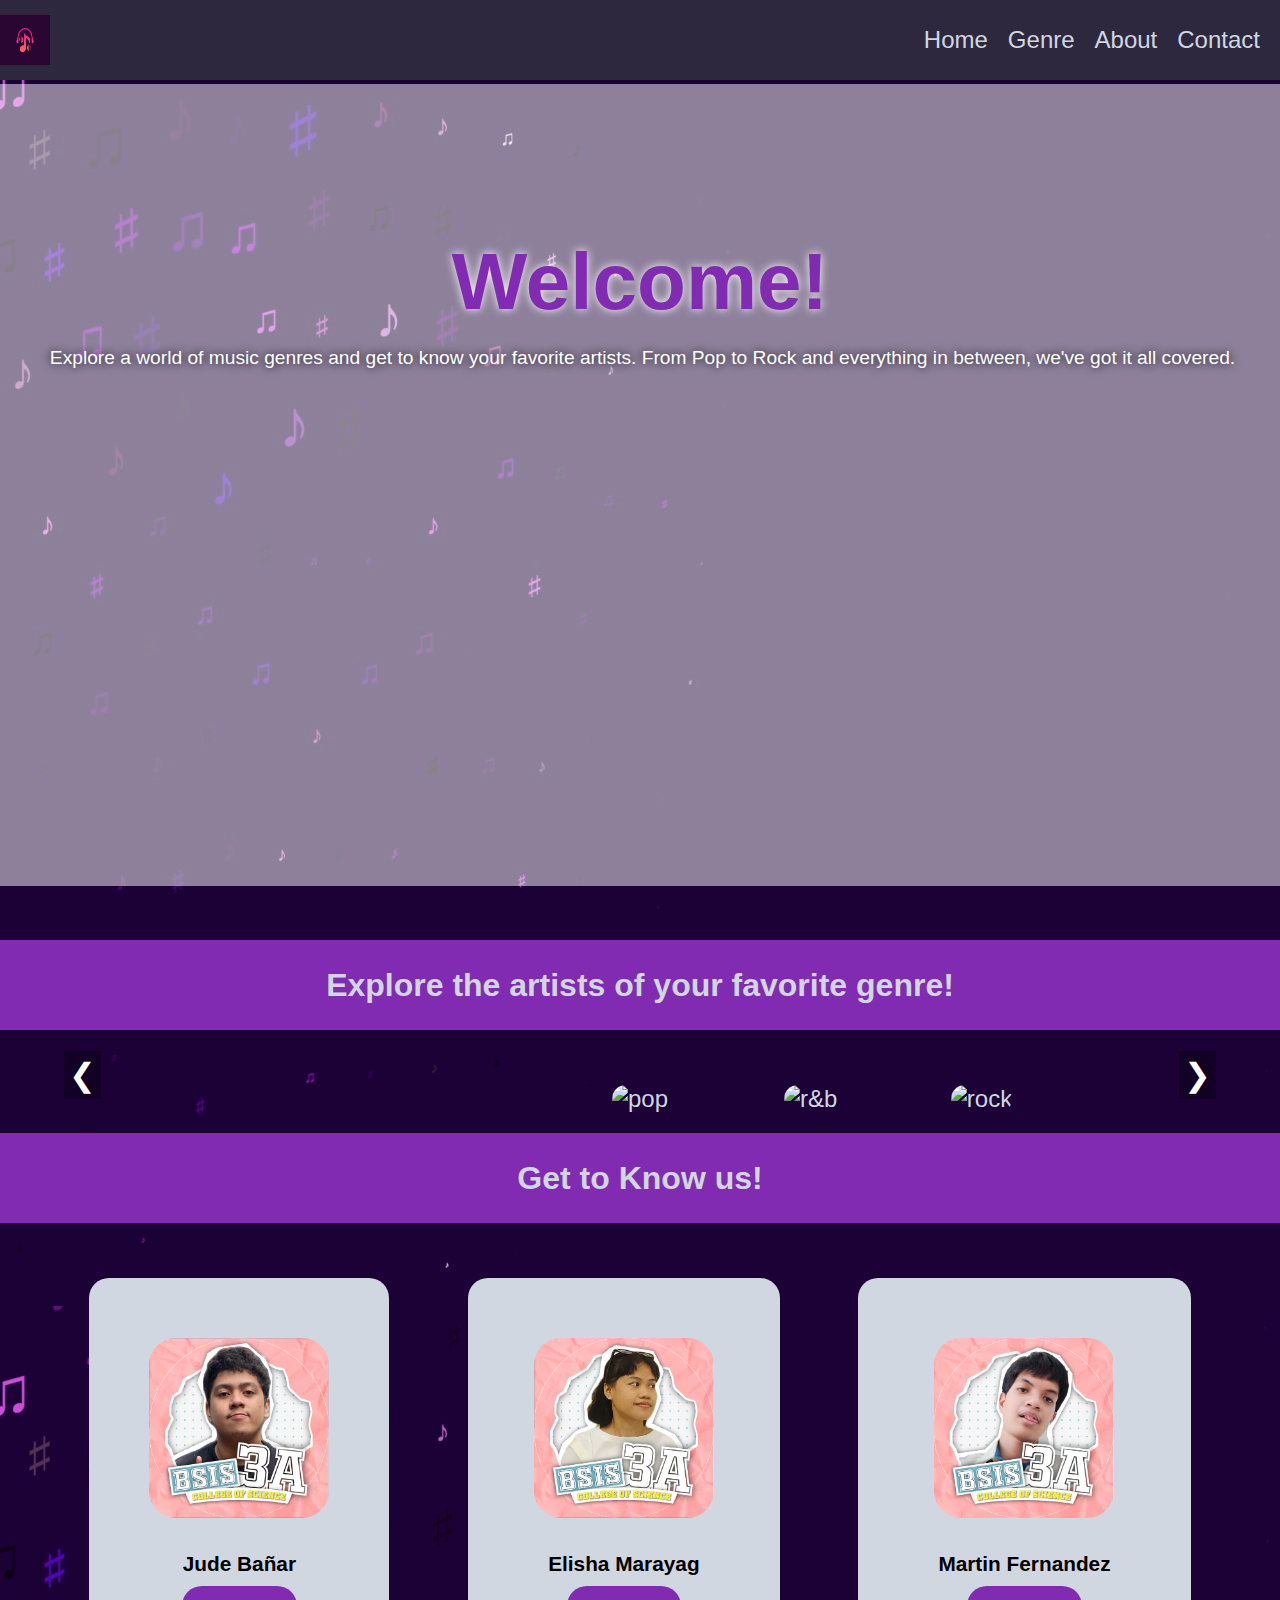
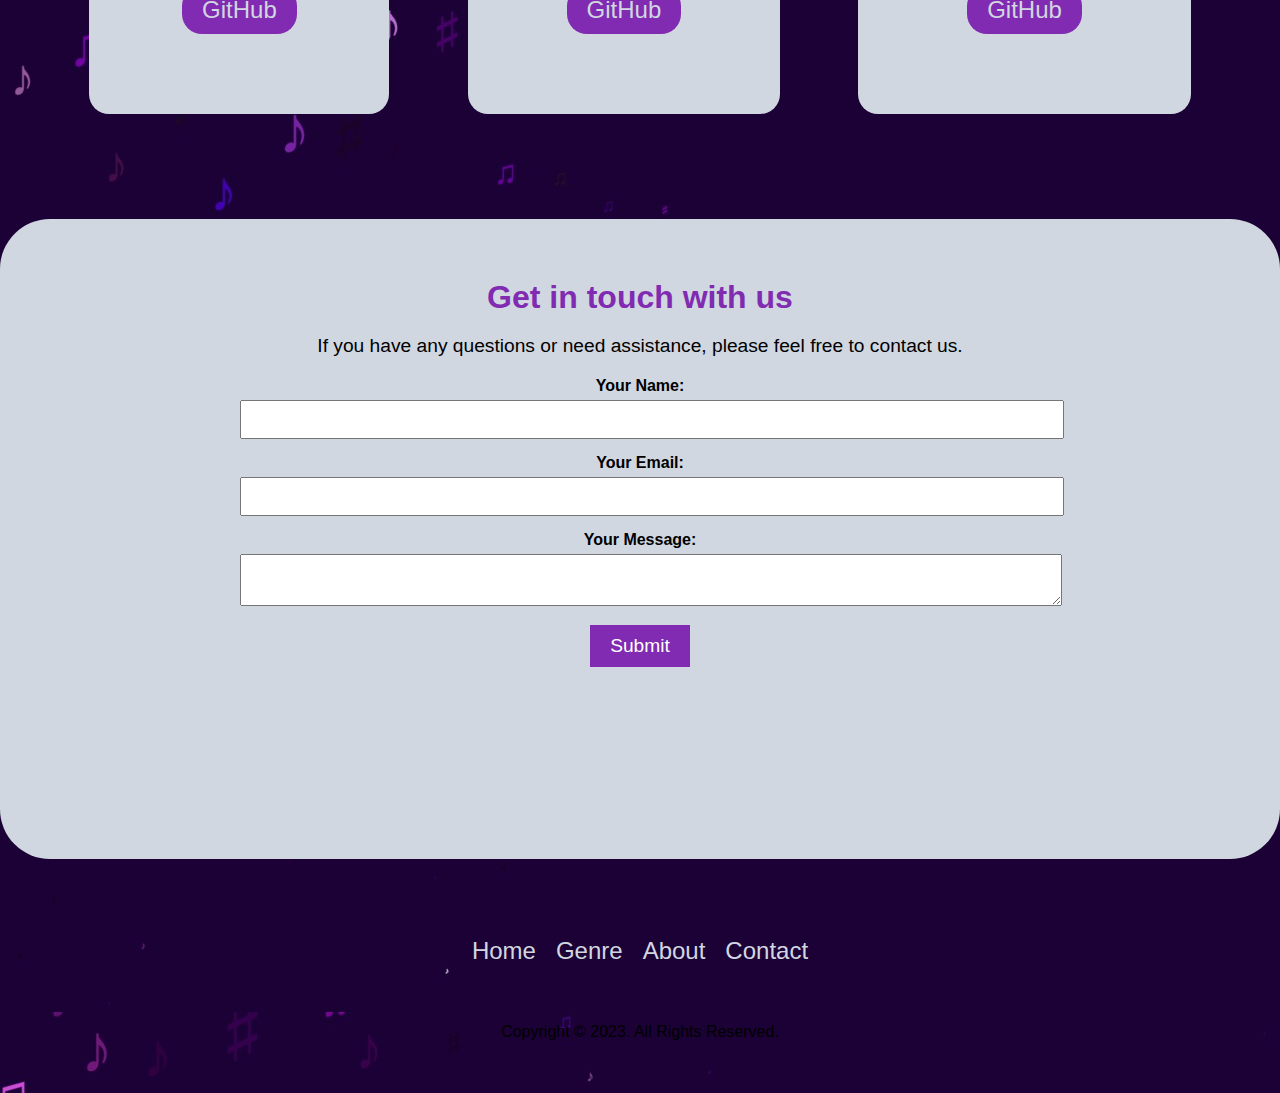
==== commit 2f821dfc: "modified" ====
--- a/index.html
+++ b/index.html
@@ -111,10 +111,10 @@
     <section id="about-content">
       <div class="team-member">
         <div class="member-photo">
-          <img src="./assets/keme.jpg" alt="team" />
+          <img src="./assets/BAÑAR4.png" alt="team" />
         </div>
         <div class="member-info">
-          <h2>Jude</h2>
+          <h2>Jude Bañar</h2>
           <a
             class="github-button"
             href="https://github.com/JudeBanar"
@@ -125,10 +125,10 @@
       </div>
       <div class="team-member">
         <div class="member-photo">
-          <img src="./assets/sample1.jpg" alt="team" />
+          <img src="./assets/MARAYAG.png" alt="team" />
         </div>
         <div class="member-info">
-          <h2>Elisha</h2>
+          <h2>Elisha Marayag</h2>
           <a
             class="github-button"
             href="https://github.com/elimarayag"
@@ -139,10 +139,10 @@
       </div>
       <div class="team-member">
         <div class="member-photo">
-          <img src="./assets/sample2.jpg" alt="team" />
+          <img src="./assets/FERNANDEZ.png" alt="team" />
         </div>
         <div class="member-info">
-          <h2>Martin</h2>
+          <h2>Martin Fernandez</h2>
           <a
             class="github-button"
             href="https://github.com/raffyroad"
--- a/style.css
+++ b/style.css
@@ -361,7 +361,7 @@
   flex-direction: column;
   align-items: center;
   border-radius: 20px;
-  padding: 30px;
+  padding: 60px;
   background-color: rgb(209, 215, 224);
   margin: 5px;
 }
@@ -380,7 +380,7 @@
 }
 
 h2 {
-  font-size: 1.5rem;
+  font-size: 1.3rem;
   margin: 0;
 }
 
@@ -611,6 +611,26 @@
   color: white;
 }
 
+.playlist-stats img {
+  position: relative;
+  top: 6px;
+}
+
+.playlist-stats span:first-of-type {
+  font-weight: 1000;
+  font-family: "Futura PT", sans-serif;
+}
+
+.playlist-stats img {
+  position: relative;
+  top: 6px;
+}
+
+.playlist-stats span:first-of-type {
+  font-weight: 1000;
+  font-family: "Futura PT", sans-serif;
+}
+
 .footer-player {
   display: flex;
   justify-content: space-between;
@@ -623,8 +643,38 @@
   height: var(--footer-height);
 }
 
+.footer-player-left-like svg path {
+  fill: var(--spotify-green);
+}
+.footer-player-left-like {
+  padding-left: 30px;
+}
+
+.footer-player-left {
+  display: flex;
+  align-items: center;
+}
+
+.footer-player-middle {
+  width: 100%;
+  display: flex;
+  justify-content: center;
+  flex-direction: column;
+}
+
+.footer-player-middle-buttons img {
+  width: 15px;
+  padding: 15px;
+}
+
+.footer-player-middle-buttons,
+.footer-player-middle-slider {
+  display: flex;
+  justify-content: center;
+}
+
 .playlist-songs-container {
-  height: 400px;
+  height: 800px;
   padding: 20px;
   font-family: "Futura PT";
   justify-content: center;
@@ -658,7 +708,6 @@
 .spotify-playlists .list .item:hover {
   background-color: rgb(209, 215, 224);
 }
-
 .spotify-playlists .list .item img {
   width: 100%;
   border-radius: 6px;
--- a/mediaqueries.css
+++ b/mediaqueries.css
@@ -53,7 +53,7 @@
 
 @media screen and (max-width: 600px) {
   #home-section {
-    background-size: contain;
+    background-size: cover;
     padding: 10px;
   }
 
@@ -105,23 +105,36 @@
     width: 90px;
   }
 
+  #contact {
+    height: 40vh;
+    margin-top: 5px;
+  }
+
+  .contact-container h2 {
+    font-size: 1.5rem;
+  }
+
   .contact-container {
     max-width: 400px;
   }
 
+  .contact-container p {
+    font-size: 1rem;
+  }
+
   .form-group {
-    margin: 5px 0;
+    margin: 1px 0;
   }
 
   input[type="text"],
   input[type="email"],
   textarea {
-    width: 80%;
+    width: 75%;
   }
 
   .github-button {
-    padding: 5px 8px;
-    font-size: 0.9rem;
+    padding: 2px 5px;
+    font-size: 0.5rem;
   }
 
   #desktop-nav {
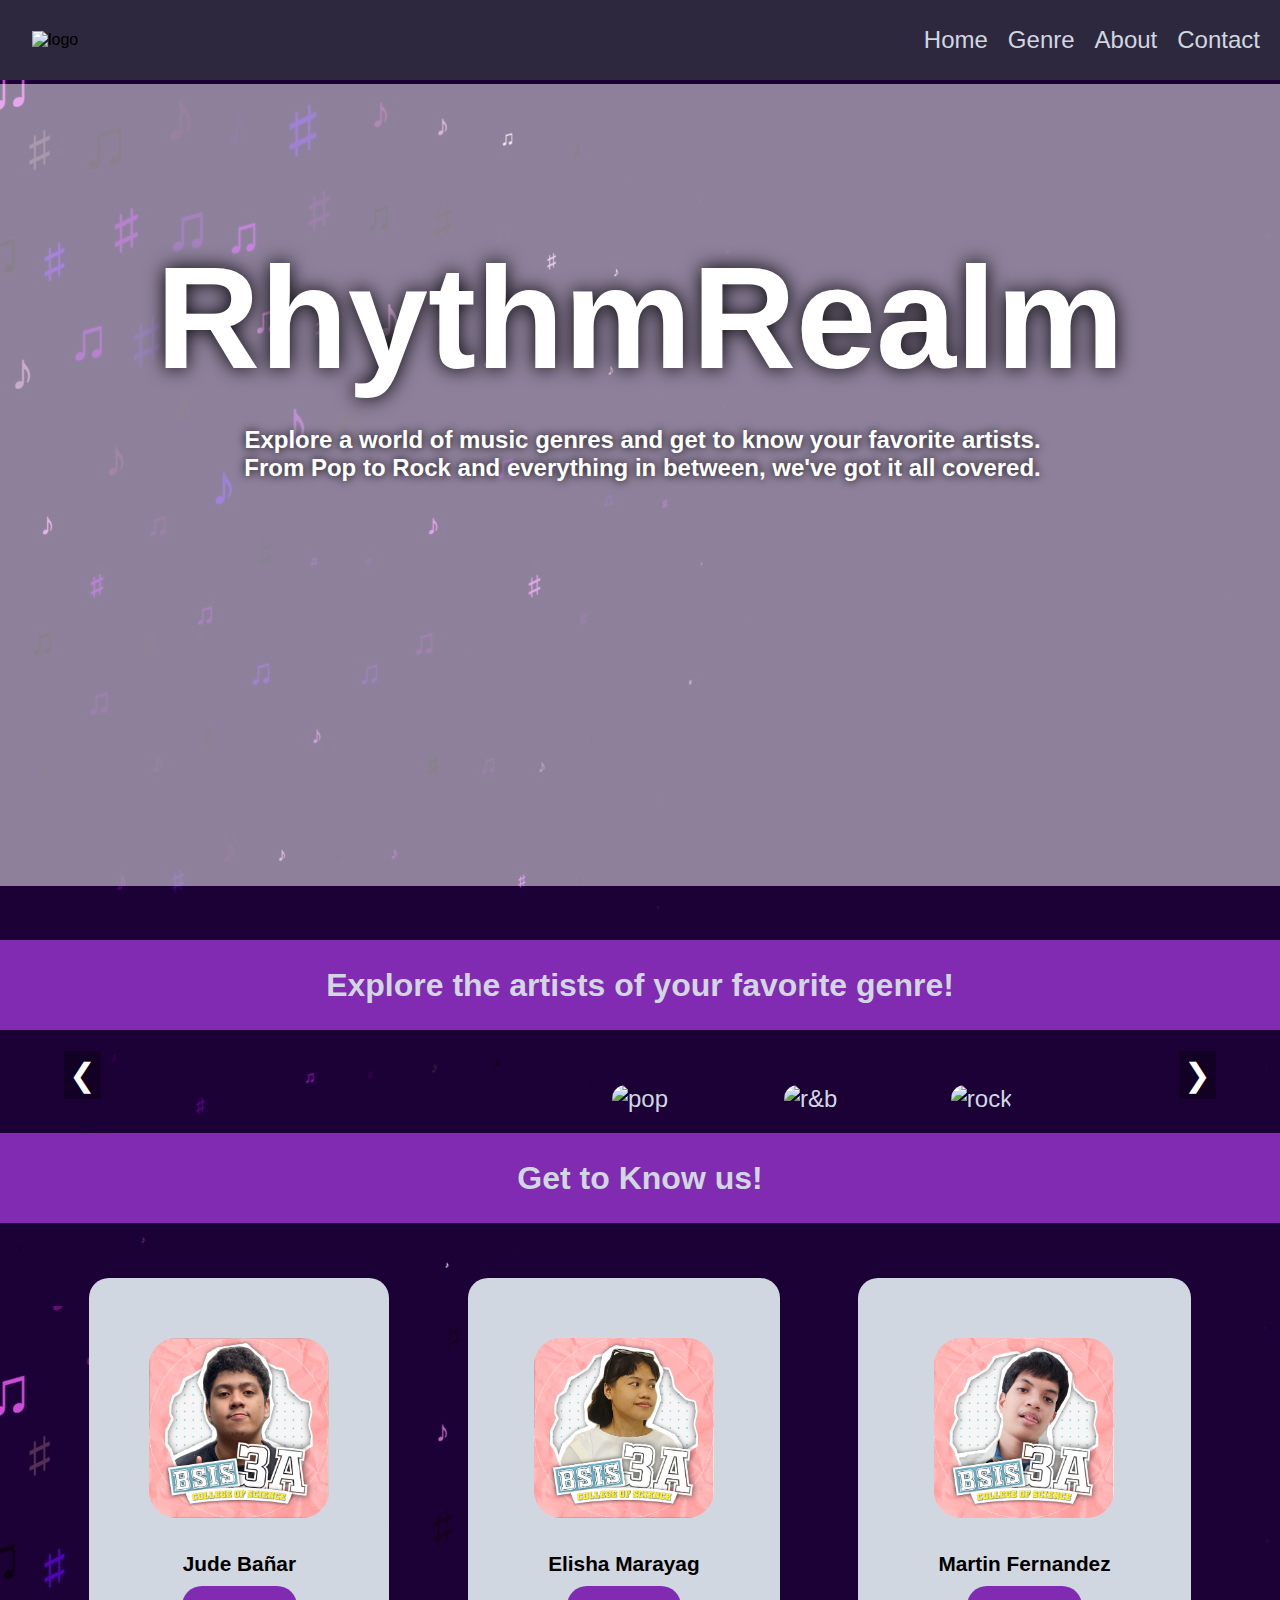
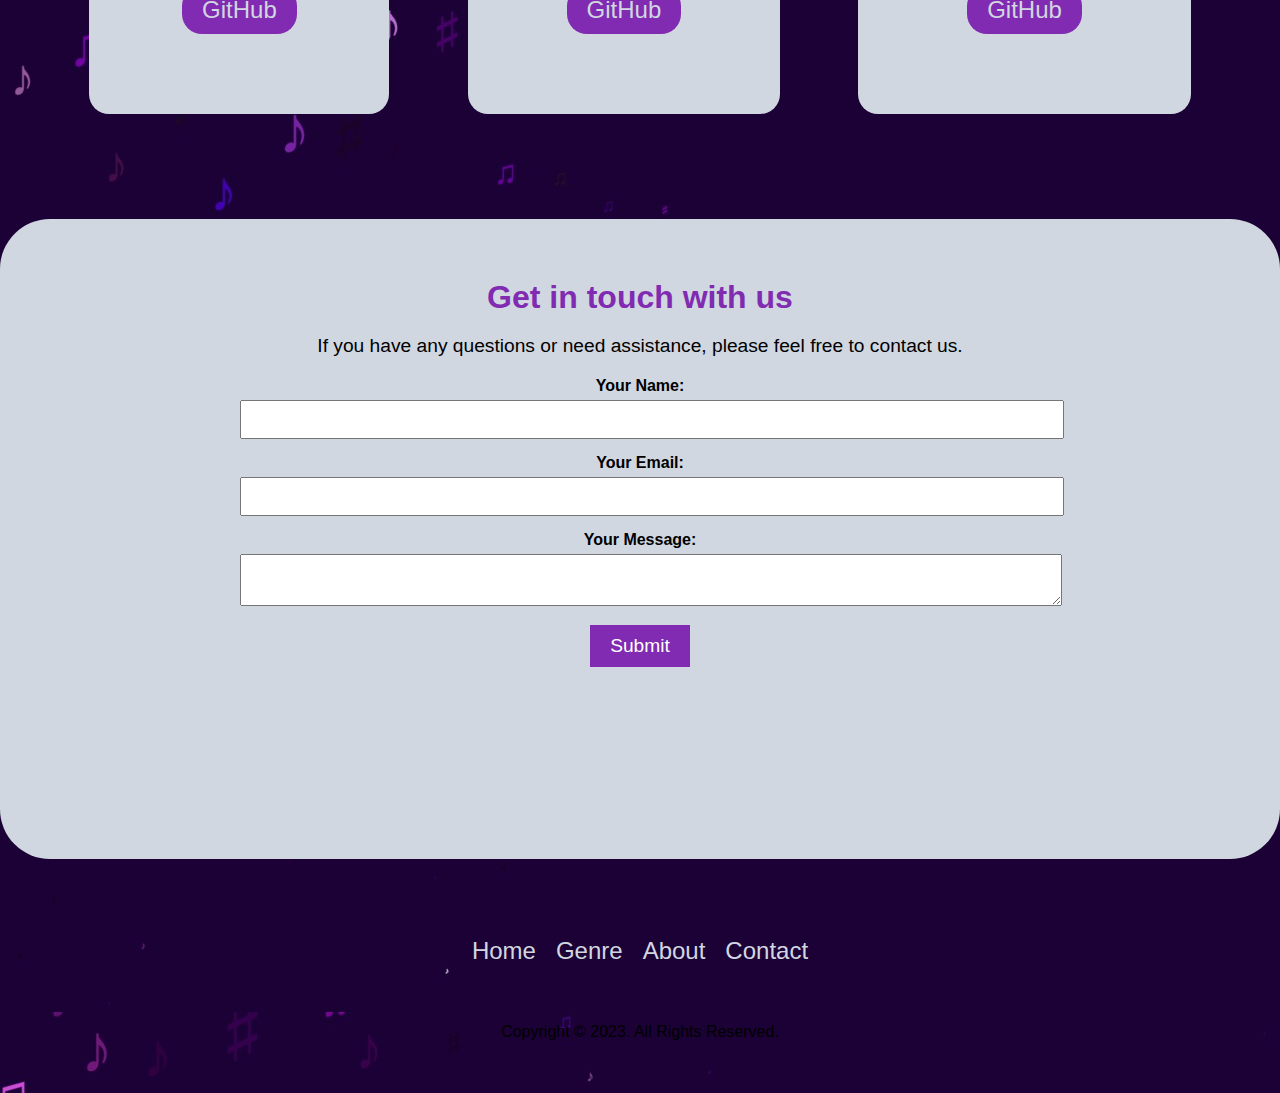
==== commit 01b13716: "Modified html and css" ====
--- a/index.html
+++ b/index.html
@@ -1,16 +1,23 @@
+<!--Activity 2: Personal Interest (BSIS3A)
+
+Marayag - index.html|css|mediaqueries|javescript|rock-artist-(1-3).html|rnb-artist-(1-3).html
+Fernandez - pop.html|css|rock.html|rnb.html|
+Bañar - pop-artist-(1-3).html|index.html|css|mediaqueries
+-->
+
 <!DOCTYPE html>
 <html>
   <head>
     <meta charset="UTF-8" />
     <meta name="viewport" content="width=device-width, initial-scale=1" />
-    <title>Music Website</title>
+    <title>RhythmRealm</title>
     <link rel="stylesheet" href="style.css" />
     <link rel="stylesheet" href="mediaqueries.css" />
     <link href="https://fonts.cdnfonts.com/css/futura-pt" rel="stylesheet" />
   </head>
   <body>
     <nav id="desktop-nav">
-      <div class="logo"><img src="./assets/kemelogo.png" alt="logo" /></div>
+      <div class="logo"><img src="./assets/logo.png" alt="logo" /></div>
       <ul class="nav-links">
         <li><a href="#home-section">Home</a></li>
         <li><a href="#genre">Genre</a></li>
@@ -37,7 +44,7 @@
     <section id="home-section">
       <div class="home-content">
         <div class="description">
-          <h1>Welcome!</h1>
+          <h1>RhythmRealm</h1>
           <p>
             Explore a world of music genres and get to know your favorite
             artists. From Pop to Rock and everything in between, we've got it
--- a/style.css
+++ b/style.css
@@ -68,14 +68,10 @@
 }
 
 .logo img {
-  width: 50px;
-  height: 50px;
+  width: 70px;
+  height: 70px;
   cursor: pointer;
-}
-
-.logo {
-  height: 50px;
-  width: 50px;
+  margin-left: 2rem;
 }
 
 .logo:hover {
@@ -203,24 +199,29 @@
 }
 
 .description {
+  display: flex;
+  flex-direction: column;
   flex: 1;
   padding: 20px;
   order: 1;
   text-align: center;
   margin-top: 7rem;
+  align-items: center;
 }
 
 .description h1 {
-  font-size: 5rem;
+  font-size: 9rem;
   margin: 0;
-  color: rgb(128, 43, 177);
-  text-shadow: 0px 0px 10px rgb(255, 255, 255);
+  color: rgb(255, 255, 255);
+  text-shadow: 0px 0px 20px rgb(0, 0, 0);
 }
 
 .description p {
   padding-left: 5px;
-  font-size: 1.2rem;
-  color: white;
+  font-size: 1.5rem;
+  color: white;
+  font-weight: BOLD;
+  width: 50rem;
   text-shadow: 0px 0px 10px black;
 }
 
@@ -529,23 +530,29 @@
 
 .pop-header {
   width: 100%;
-  background-image: url("/assets/pop.png");
+  background-image: url("/assets/genre-1.png");
   font-family: "Futura PT";
   text-shadow: 0px 0px 10px black;
+  background-size: cover;
+  background-repeat: no-repeat;
 }
 
 .rock-header {
   width: 100%;
-  background-image: url("/assets/rock.png");
+  background-image: url("/assets/genre-3.png");
   font-family: "Futura PT";
   text-shadow: 0px 0px 10px black;
+  background-size: cover;
+  background-repeat: no-repeat;
 }
 
 .rnb-header {
   width: 100%;
-  background-image: url("/assets/rnb.png");
+  background-image: url("/assets/genre-2.png");
   font-family: "Futura PT";
   text-shadow: 0px 0px 10px black;
+  background-size: cover;
+  background-repeat: no-repeat;
 }
 
 .arrow-container {
@@ -588,6 +595,7 @@
   flex-direction: row;
   align-items: flex-end;
   margin-top: 20px;
+  margin-bottom: 7.5rem;
 }
 
 .playlist-info {
@@ -611,70 +619,8 @@
   color: white;
 }
 
-.playlist-stats img {
-  position: relative;
-  top: 6px;
-}
-
-.playlist-stats span:first-of-type {
-  font-weight: 1000;
-  font-family: "Futura PT", sans-serif;
-}
-
-.playlist-stats img {
-  position: relative;
-  top: 6px;
-}
-
-.playlist-stats span:first-of-type {
-  font-weight: 1000;
-  font-family: "Futura PT", sans-serif;
-}
-
-.footer-player {
-  display: flex;
-  justify-content: space-between;
-  align-items: center;
-  padding: 20px;
-  background-color: #181818;
-  position: absolute;
-  bottom: 0;
-  width: 100%;
-  height: var(--footer-height);
-}
-
-.footer-player-left-like svg path {
-  fill: var(--spotify-green);
-}
-.footer-player-left-like {
-  padding-left: 30px;
-}
-
-.footer-player-left {
-  display: flex;
-  align-items: center;
-}
-
-.footer-player-middle {
-  width: 100%;
-  display: flex;
-  justify-content: center;
-  flex-direction: column;
-}
-
-.footer-player-middle-buttons img {
-  width: 15px;
-  padding: 15px;
-}
-
-.footer-player-middle-buttons,
-.footer-player-middle-slider {
-  display: flex;
-  justify-content: center;
-}
-
 .playlist-songs-container {
-  height: 800px;
+  height: 100%;
   padding: 20px;
   font-family: "Futura PT";
   justify-content: center;
@@ -684,6 +630,7 @@
 
 .spotify-playlists {
   padding: 20px 40px;
+  padding-bottom: 0;
 }
 .spotify-playlists h2 {
   color: #ffffff;
@@ -708,6 +655,7 @@
 .spotify-playlists .list .item:hover {
   background-color: rgb(209, 215, 224);
 }
+
 .spotify-playlists .list .item img {
   width: 100%;
   border-radius: 6px;
--- a/mediaqueries.css
+++ b/mediaqueries.css
@@ -150,6 +150,17 @@
     left: auto;
     right: 0;
   }
+  .pop-header {
+    flex-direction: column;
+  }
+
+  .playlist-top {
+    display: none;
+  }
+
+  .playlist-songs-container {
+    width: 100%;
+  }
 }
 
 @media screen and (max-width: 500px) {
@@ -223,4 +234,8 @@
   .title {
     width: 22rem;
   }
-}
+
+  .playlist-header   {
+    height: 50%;
+  }
+}
